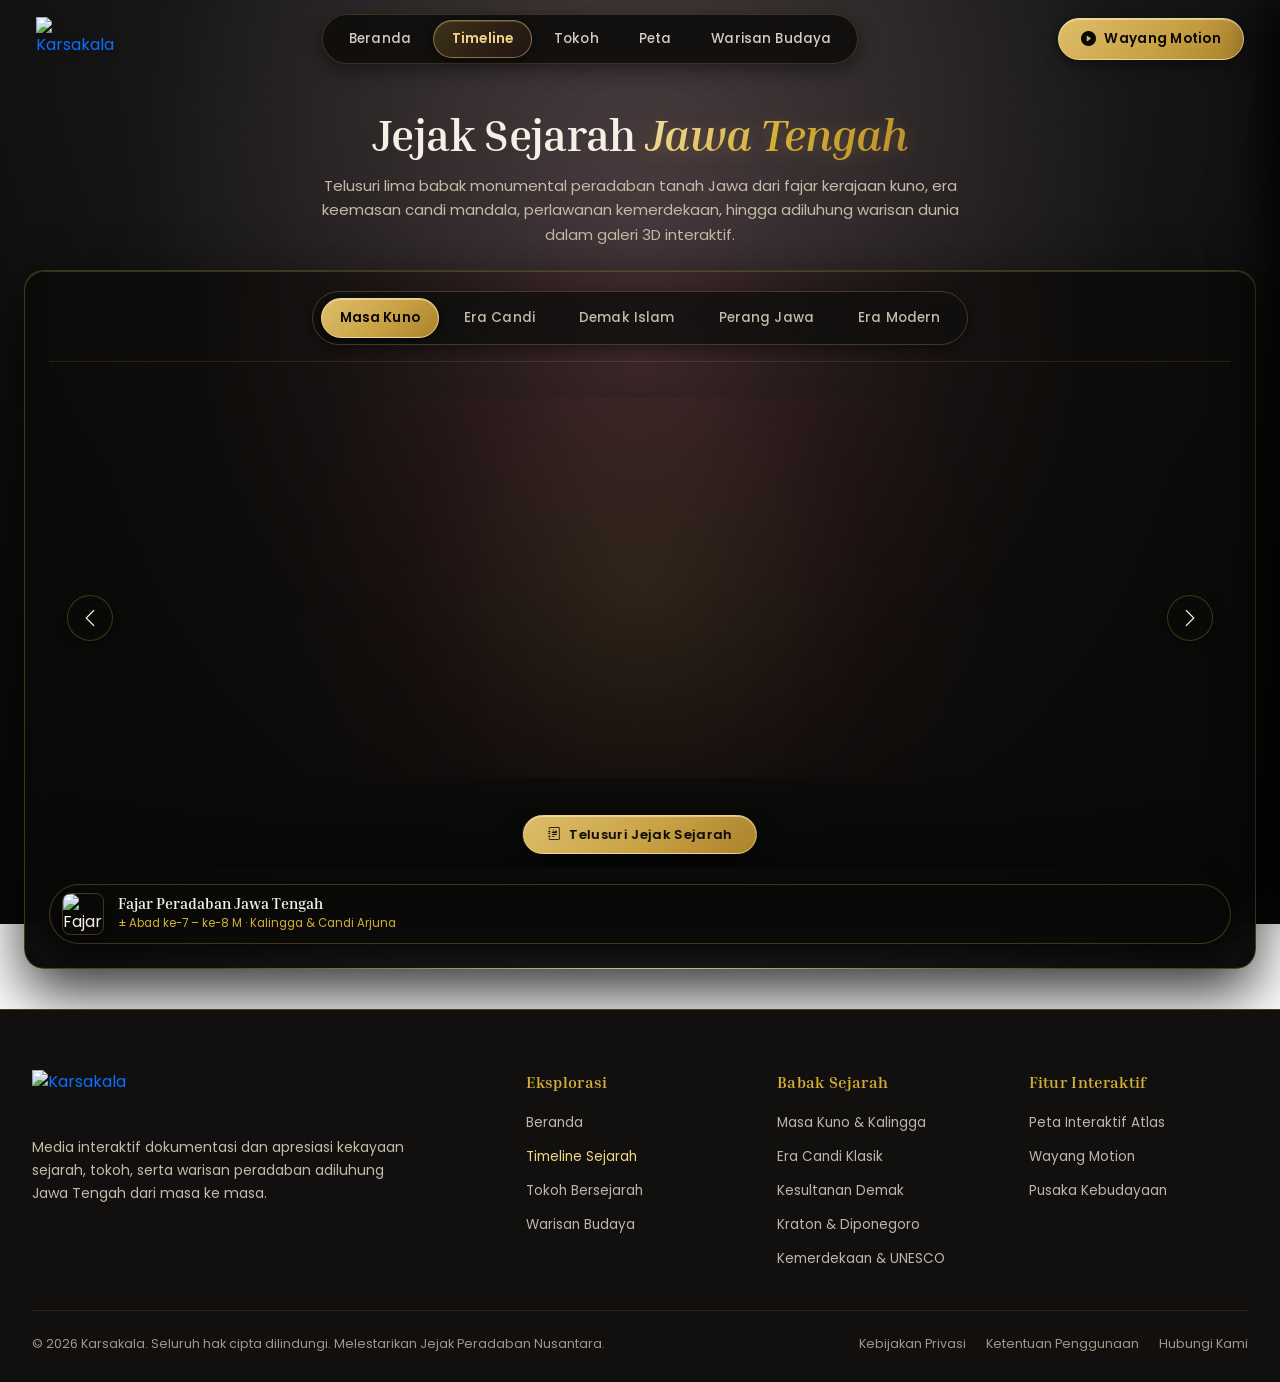
==== pages/timeline.html @ 9fe9a98c "seventh commit" ====
<!DOCTYPE html>
<html lang="id">
<head>
  <meta charset="UTF-8">
  <meta name="viewport" content="width=device-width, initial-scale=1.0">
  <title>Jejak Sejarah Jawa Tengah — Timeline Kebudayaan Karsakala</title>
  <meta name="description" content="Menelusuri perjalanan Jawa Tengah dari masa ke masa, mengenal peristiwa, peninggalan, dan perubahan yang membentuk identitasnya bersama Karsakala.">
  
  <!-- Resource Preconnects for CDN & Google Fonts -->
  <link rel="preconnect" href="https://fonts.googleapis.com">
  <link rel="preconnect" href="https://fonts.gstatic.com" crossorigin>
  <link rel="preconnect" href="https://cdn.jsdelivr.net" crossorigin>
  <link rel="dns-prefetch" href="https://cdn.jsdelivr.net">
  
  <!-- Google Fonts: Inria Serif & Poppins -->
  <link rel="stylesheet" href="https://fonts.googleapis.com/css2?family=Imperial+Script&family=Inria+Serif:ital,wght@0,300;0,400;0,700;1,300;1,400;1,700&family=Poppins:ital,wght@0,300;0,400;0,500;0,600;0,700;1,400;1,500;1,600&display=swap">
  
  <!-- Favicon Logo Karsakala -->
  <link rel="icon" type="image/svg+xml" href="../assets/images/karsakala-logo.svg">
  <link rel="alternate icon" type="image/x-icon" href="../assets/images/favicon.ico">
  
  <!-- Bootstrap 5.3 CSS -->
  <link rel="stylesheet" href="https://cdn.jsdelivr.net/npm/bootstrap@5.3.3/dist/css/bootstrap.min.css" integrity="sha384-QWTKZyjpPEjISv5WaRU9OFeRpok6YctnYmDr5pNlyT2bRjXh0JMhjY6hW+ALEwIH" crossorigin="anonymous">
  
  <!-- Bootstrap Icons -->
  <link rel="stylesheet" href="https://cdn.jsdelivr.net/npm/bootstrap-icons@1.11.3/font/bootstrap-icons.min.css">
  
  <!-- Lembar Gaya Utama & Desain Sistem Karsakala -->
  <link rel="stylesheet" href="../css/style.css">
  <link rel="stylesheet" href="../css/redesign-palette.css">
  <link rel="stylesheet" href="../css/responsive.css">
  
  <!-- Lembar Gaya Khusus Halaman Timeline (Galeri Sejarah 3D) -->
  <link rel="stylesheet" href="../css/timeline.css">

  <!-- Preload Critical LCP Hero Cover -->
  <link rel="preload" as="image" href="../assets/images/timeline/timeline-era-kuno.webp" type="image/webp" fetchpriority="high">
</head>
<body class="timeline-body">

  <!-- Latar Belakang Sinematik Statis -->
  <div class="cinematic-backdrop-fixed" aria-hidden="true">
    <div class="cinematic-backdrop-img"></div>
    <div class="cinematic-backdrop-scrim"></div>
  </div>

  <!-- ==========================================================================
       BAGIAN HEADER: Bilah Navigasi Global Karsakala
       ========================================================================== -->
  <header class="desktop-header-global" id="main-header">
    <div class="container-fluid">
      <div class="navbar-inner-global">
        
        <!-- Logo & Identitas Brand Karsakala -->
        <div class="brand-wrapper">
          <a href="../index.html" class="brand-link" aria-label="Karsakala - Kembali ke Beranda">
            <img src="../assets/images/karsakala-logo.svg" alt="Karsakala" class="brand-logo-img" width="86" height="44" decoding="async" fetchpriority="high">
            <span class="visually-hidden">Karsakala</span>
          </a>
        </div>

        <!-- Tautan Navigasi Menu Utama -->
        <nav class="nav-center-wrapper" id="nav-center-menu" aria-label="Navigasi Utama">
          <ul class="nav-links-list">
            <li><a href="../index.html" class="nav-item-link">Beranda</a></li>
            <li><a href="timeline.html" class="nav-item-link active" aria-current="page">Timeline</a></li>
            <li><a href="tokoh.html" class="nav-item-link">Tokoh</a></li>
            <li><a href="peta.html" class="nav-item-link">Peta</a></li>
            <li><a href="warisan-budaya.html" class="nav-item-link">Warisan Budaya</a></li>
          </ul>
        </nav>

        <!-- Aksi Cepat Wayang Motion & Tombol Drawer Mobile -->
        <div class="nav-right-wrapper d-flex align-items-center gap-2">
          <a href="wayang-motion.html" class="btn-photobooth btn-wayang-motion" id="btn-wayang-motion" aria-label="Buka Fitur Wayang Motion">
            <i class="bi bi-play-circle-fill" aria-hidden="true"></i>
            <span>Wayang Motion</span>
          </a>

          <button class="mobile-nav-toggle" id="mobile-nav-toggle" type="button" aria-label="Buka Menu Navigasi" aria-expanded="false">
            <i class="bi bi-list"></i>
          </button>
        </div>

      </div>
    </div>
  </header>

  <!-- ==========================================================================
       BAGIAN INTRO: Judul dan Pengantar Halaman Timeline
       ========================================================================== -->
  <section class="page-intro container">
    <h1 class="page-hero-title">Jejak Sejarah <span>Jawa Tengah</span></h1>
    <p class="page-hero-lead">Telusuri lima babak monumental peradaban tanah Jawa dari fajar kerajaan kuno, era keemasan candi mandala, perlawanan kemerdekaan, hingga adiluhung warisan dunia dalam galeri 3D interaktif.</p>
  </section>

  <!-- ==========================================================================
       BAGIAN UTAMA: PANGGUNG PAMERAN GALERI SEJARAH 3D (5 BABAK)
       ========================================================================== -->
  <main class="timeline-reference-stage" id="chapter-stage" aria-label="Galeri 3D Garis Waktu Sejarah Jawa Tengah">
    <div class="container-fluid stage-outer-container">
      
      <!-- Kartu Konten Panggung Utama -->
      <div class="stage-content-card" id="stage-content-card">

        <!-- 1. Bilah Pilihan Babak Sejarah -->
        <div class="stage-top-bar" id="timeline-rail">
          <div class="stage-milestone-stepper" id="milestone-stepper" role="tablist" aria-label="Pilih Babak Sejarah">
            <button type="button" class="milestone-pill-btn active" data-index="0" role="tab" aria-selected="true" aria-label="Pilih babak Masa Kuno"><span class="milestone-pill-text">Masa Kuno</span></button>
            <button type="button" class="milestone-pill-btn" data-index="1" role="tab" aria-selected="false" aria-label="Pilih babak Era Candi"><span class="milestone-pill-text">Era Candi</span></button>
            <button type="button" class="milestone-pill-btn" data-index="2" role="tab" aria-selected="false" aria-label="Pilih babak Demak Islam"><span class="milestone-pill-text">Demak Islam</span></button>
            <button type="button" class="milestone-pill-btn" data-index="3" role="tab" aria-selected="false" aria-label="Pilih babak Perang Jawa"><span class="milestone-pill-text">Perang Jawa</span></button>
            <button type="button" class="milestone-pill-btn" data-index="4" role="tab" aria-selected="false" aria-label="Pilih babak Era Modern"><span class="milestone-pill-text">Era Modern</span></button>
          </div>
        </div>

        <!-- 2. Area Pandang Galeri Perspektif 3D -->
        <div class="coverflow-stage-viewport" id="coverflow-viewport" tabindex="0" role="region" aria-label="Panggung Galeri 3D Sejarah Jawa Tengah (Gunakan tombol panah kiri dan kanan untuk bernavigasi)">
          
          <!-- Pendaran Cahaya Latar Estetik -->
          <div class="stage-ambient-glow" aria-hidden="true"></div>

          <!-- Tombol Panah Navigasi Samping -->
          <button type="button" class="gallery-nav-arrow arrow-prev" id="btn-stage-prev" aria-label="Lihat era sebelumnya">
            <i class="bi bi-chevron-left" aria-hidden="true"></i>
          </button>
          <button type="button" class="gallery-nav-arrow arrow-next" id="btn-stage-next" aria-label="Lihat era berikutnya">
            <i class="bi bi-chevron-right" aria-hidden="true"></i>
          </button>

          <!-- Lintasan Panel 3D Interaktif -->
          <div class="coverflow-track" id="coverflow-track">
            <!-- Diisi secara dinamis dengan 5 panel vertikal 3D via timeline.js -->
          </div>

          <!-- Efek Pantulan Lantai Estetis -->
          <div class="stage-floor-reflection" aria-hidden="true"></div>

          <!-- Tombol Aksi Utama di Tengah Panggung -->
          <div class="stage-center-action-wrapper">
            <button type="button" class="btn-stage-access" id="btn-open-era-detail" aria-label="Buka riwayat lengkap era ini">
              <i class="bi bi-journal-richtext" aria-hidden="true"></i>
              <span id="center-action-label">Telusuri Jejak Sejarah</span>
            </button>
          </div>

        </div>

        <!-- 3. Dok Informasi Kurasi Bawah -->
        <div class="stage-bottom-dock" id="stage-bottom-dock">
          
          <!-- Rangkuman Singkat Babak yang Sedang Aktif -->
          <div class="dock-meta-group">
            <div class="dock-thumb-wrapper">
              <img src="../assets/images/timeline/timeline-era-kuno.webp" alt="Fajar Peradaban Jawa Tengah" class="dock-thumbnail" id="dock-thumbnail" width="48" height="48" loading="lazy" decoding="async">
            </div>
            <div class="dock-text-lockup">
              <div class="dock-title" id="dock-title">Fajar Peradaban Jawa Tengah</div>
              <div class="dock-subtitle" id="dock-subtitle">± Abad ke-7 – ke-8 M · Kalingga &amp; Candi Arjuna</div>
            </div>
          </div>

        </div>

        <!-- Elemen Kompatibilitas Cadangan untuk Pengujian Otomatis -->
        <div class="era-showcase-fallback d-none" aria-hidden="true">
          <button id="btn-dock-prev" aria-hidden="true" tabindex="-1"></button>
          <button id="btn-dock-next" aria-hidden="true" tabindex="-1"></button>
          <img src="../assets/images/timeline/timeline-era-kuno.webp" alt="Peninggalan Masa Kuno Jawa Tengah" id="era-showcase-img" width="300" height="200" loading="eager" decoding="async">
          <span id="plaque-tag">Pusaka Arsitektur Abad ke-8 M</span>
          <span id="plaque-title">Candi Arjuna</span>
          <span id="plaque-location">Dataran Tinggi Dieng, Kabupaten Banjarnegara</span>
          <div id="era-events-list"></div>
          <div id="era-developments-container"></div>
          <button id="tab-era-0" class="milestone-button" data-index="0" aria-hidden="true" tabindex="-1"></button>
          <button id="tab-era-1" class="milestone-button" data-index="1" aria-hidden="true" tabindex="-1"></button>
          <button id="tab-era-2" class="milestone-button" data-index="2" aria-hidden="true" tabindex="-1"></button>
          <button id="tab-era-3" class="milestone-button" data-index="3" aria-hidden="true" tabindex="-1"></button>
          <button id="tab-era-4" class="milestone-button" data-index="4" aria-hidden="true" tabindex="-1"></button>
          <button id="btn-prev-era" aria-hidden="true" tabindex="-1"></button>
          <button id="btn-next-era" aria-hidden="true" tabindex="-1"></button>
          <button id="btn-journey-prev" aria-hidden="true" tabindex="-1"></button>
          <button id="btn-journey-next" aria-hidden="true" tabindex="-1"></button>
          <div id="warisan-masterpiece-timeline"></div>
        </div>

      </div>

    </div>
  </main>

  <!-- ==========================================================================
       MODAL: RINCIAN KRONIK SEJARAH (Dipicu oleh "Telusuri Jejak Sejarah")
       ========================================================================== -->
  <div class="modal-backdrop-editorial" id="timeline-detail-modal" aria-hidden="true" role="dialog" aria-modal="true" aria-labelledby="modal-chronicle-title">
    <div class="timeline-detail-card">
      <button type="button" class="timeline-modal-close" id="btn-close-timeline-modal" aria-label="Tutup rincian sejarah">&times;</button>
      <div class="timeline-modal-body" id="timeline-modal-body">
        <!-- Diisi secara dinamis melalui JavaScript -->
      </div>
    </div>
  </div>

  <!-- ==========================================================================
       DRAWER: MATRIKS IKHTISAR KRONOLOGIS (Dipicu oleh tombol ikhtisar dok)
       ========================================================================== -->
  <div class="timeline-overview-drawer" id="timeline-overview-drawer" aria-hidden="true">
    <div class="drawer-header">
      <div class="drawer-title-lockup">
        <span class="drawer-eyebrow">IKHTISAR KRONOLOGIS</span>
        <h3 class="drawer-title">Garis Waktu Peradaban Jawa Tengah</h3>
      </div>
      <button type="button" class="drawer-close" id="btn-close-drawer" aria-label="Tutup ikhtisar">&times;</button>
    </div>
    <div class="drawer-body" id="drawer-milestones-list">
      <!-- Diisi secara dinamis melalui JavaScript -->
    </div>
  </div>
  <div class="drawer-scrim" id="drawer-scrim" aria-hidden="true"></div>

  <!-- ==========================================================================
       BAGIAN FOOTER: Navigasi Kaki & Informasi Hak Cipta
       ========================================================================== -->
  <footer class="desktop-footer-timeline">
    <div class="container-fluid">
      <div class="footer-top-grid">
        <div class="footer-brand-col">
          <a href="../index.html" class="brand-link footer-brand-link" aria-label="Karsakala - Beranda">
            <img src="../assets/images/karsakala-logo.svg" alt="Karsakala" class="footer-logo-img" width="94" height="48" loading="lazy" decoding="async">
            <span class="visually-hidden">Karsakala</span>
          </a>
          <p class="footer-tagline">
            Media interaktif dokumentasi dan apresiasi kekayaan sejarah, tokoh, serta warisan peradaban adiluhung Jawa Tengah dari masa ke masa.
          </p>
        </div>
        <div class="footer-nav-col">
          <div>
            <div class="footer-nav-group-title">Eksplorasi</div>
            <ul class="footer-nav-links">
              <li><a href="../index.html" class="footer-nav-link">Beranda</a></li>
              <li><a href="timeline.html" class="footer-nav-link active">Timeline Sejarah</a></li>
              <li><a href="tokoh.html" class="footer-nav-link">Tokoh Bersejarah</a></li>
              <li><a href="warisan-budaya.html" class="footer-nav-link">Warisan Budaya</a></li>
            </ul>
          </div>
          <div>
            <div class="footer-nav-group-title">Babak Sejarah</div>
            <ul class="footer-nav-links">
              <li><a href="timeline.html?era=kuno" class="footer-nav-link">Masa Kuno &amp; Kalingga</a></li>
              <li><a href="timeline.html?era=era-candi" class="footer-nav-link">Era Candi Klasik</a></li>
              <li><a href="timeline.html?era=demak" class="footer-nav-link">Kesultanan Demak</a></li>
              <li><a href="timeline.html?era=kraton-diponegoro" class="footer-nav-link">Kraton &amp; Diponegoro</a></li>
              <li><a href="timeline.html?era=kemerdekaan-unesco" class="footer-nav-link">Kemerdekaan &amp; UNESCO</a></li>
            </ul>
          </div>
          <div>
            <div class="footer-nav-group-title">Fitur Interaktif</div>
            <ul class="footer-nav-links">
              <li><a href="peta.html" class="footer-nav-link">Peta Interaktif Atlas</a></li>
              <li><a href="wayang-motion.html" class="footer-nav-link">Wayang Motion</a></li>
              <li><a href="warisan-budaya.html" class="footer-nav-link">Pusaka Kebudayaan</a></li>
            </ul>
          </div>
        </div>
      </div>
      <div class="footer-bottom-bar">
        <div>
          <span>&copy; 2026 Karsakala. Seluruh hak cipta dilindungi. Melestarikan Jejak Peradaban Nusantara.</span>
        </div>
        <div class="footer-bottom-links">
          <a href="#kebijakan" class="footer-bottom-link">Kebijakan Privasi</a>
          <a href="#ketentuan" class="footer-bottom-link">Ketentuan Penggunaan</a>
          <a href="#kontak" class="footer-bottom-link">Hubungi Kami</a>
        </div>
      </div>
    </div>
  </footer>

  <!-- ==========================================================================
       SKRIP JAVASCRIPT: Backend Supabase & Pengontrol Galeri
       ========================================================================== -->
  <script src="https://cdn.jsdelivr.net/npm/@supabase/supabase-js@2" defer></script>
  <script src="../js/supabase-client.js" defer></script>

  <!-- Skrip Pengontrol Interaksi Timeline & Navigasi Utama -->
  <script src="../js/timeline.js" defer></script>
  <script src="../js/main.js" defer></script>
</body>
</html>
---- css/style.css ----
/* ==========================================================================
   KARSAKALA — JEJAK SEJARAH JAWA TENGAH
   Cultural Design System & Shared Stylesheet
   Aesthetic: Transparent Black, Antique Gold & Subtle Burgundy
   ========================================================================== */

@import url('./redesign-palette.css');
@import url('./responsive.css');

/* Base Design Tokens */
:root {
  /* Central Javanese Heritage Palette - Transparent Black, Antique Gold & Subtle Red */
  --color-background: #080808;
  --color-background-soft: #11100e;
  --color-gold: #d4af37;
  --color-gold-light: #f0d58a;
  --color-gold-dark: #9e7a2b;
  --color-red: #741d2b;
  --color-text: #f5f0e6;
  --color-text-muted: #c4baa8;
  --glass-black: rgba(10, 9, 8, 0.78);
  --glass-black-soft: rgba(10, 9, 8, 0.58);
  --gold-border: rgba(212, 175, 55, 0.28);
  --red-overlay: rgba(116, 29, 43, 0.16);

  /* Curated Royal Metallic Gradients & Luminous Glass Tokens */
  --gold-gradient-metallic: linear-gradient(135deg, #dfbe6a 0%, #c8a245 55%, #ab822b 100%);
  --gold-gradient-hover: linear-gradient(135deg, #fae29c 0%, #dfbe6a 55%, #bd9233 100%);
  --gold-gradient-text: linear-gradient(135deg, #f5e4ab 0%, #d4af37 50%, #b88d2d 100%);
  --glass-gradient-active: linear-gradient(135deg, rgba(212, 175, 55, 0.22) 0%, rgba(116, 29, 43, 0.16) 100%);

  /* Semantic Core Mappings */
  --kp-dark-base: #080808;
  --kp-dark-teak: #11100e;
  --kp-dark-surface: #141311;
  --kp-dark-card: #141311;
  --kp-dark-card-hover: #1e1c19;
  --kp-dark-overlay: rgba(8, 8, 8, 0.88);

  --kp-gold-kencana: #d4af37;
  --kp-gold-brass: #c8a245;
  --kp-gold-light: #f0d58a;
  --kp-gold-bronze: #9e7a2b;
  --kp-gold-glow: rgba(212, 175, 55, 0.28);
  --kp-border-gold: rgba(212, 175, 55, 0.28);
  --kp-border-gold-strong: rgba(212, 175, 55, 0.55);

  --kp-cream-selo: #f5f0e6;
  --kp-cream-warm: #eae2d2;
  --kp-text-light: #f5f0e6;
  --kp-text-muted: #c4baa8;
  --kp-text-dim: #8e8779;

  --kp-batik-soga: #6e472a;
  --kp-keraton-crimson: #741d2b;

  --kp-color-cream: #f4efe4;
  --kp-color-cream-hover: #ffffff;
  --kp-color-cream-active: #eae2d2;
  --kp-color-dark: #080808;
  --kp-color-white: #ffffff;
  --kp-color-text-subtle: rgba(244, 239, 228, 0.9);

  /* Mandatory Typography System */
  --kp-font-serif: 'Inria Serif', Georgia, serif;
  --kp-font-sans: 'Poppins', -apple-system, BlinkMacSystemFont, 'Segoe UI', Roboto, sans-serif;
  --kp-font-logo: 'Imperial Script', cursive;

  /* Typographic Scale Tokens */
  --kp-text-xs: 0.75rem;
  --kp-text-sm: 0.875rem;
  --kp-text-base: 1rem;
  --kp-text-lg: 1.125rem;
  --kp-text-xl: 1.25rem;
  --kp-text-2xl: 1.5rem;
  --kp-text-3xl: 1.875rem;
  --kp-text-4xl: 2.25rem;
  --kp-text-5xl: 3rem;
  --kp-text-6xl: 3.75rem;

  /* Spacing Scale Tokens */
  --kp-space-xs: 4px;
  --kp-space-sm: 8px;
  --kp-space-md: 16px;
  --kp-space-lg: 24px;
  --kp-space-xl: 32px;
  --kp-space-2xl: 48px;
  --kp-space-3xl: 64px;

  /* Radii scale */
  --kp-radius-sm: 6px;
  --kp-radius-md: 12px;
  --kp-radius-lg: 18px;
  --kp-radius-pill: 9999px;

  /* Shadows */
  --kp-shadow-sm: 0 4px 12px rgba(0, 0, 0, 0.45);
  --kp-shadow-button: 0 4px 16px rgba(0, 0, 0, 0.5);
  --kp-shadow-button-hover: 0 8px 24px rgba(0, 0, 0, 0.65);
  --kp-shadow-card: 0 16px 40px rgba(0, 0, 0, 0.75);
  --kp-shadow-heading: 0 4px 24px rgba(0, 0, 0, 0.85);
  --kp-shadow-body: 0 1px 8px rgba(0, 0, 0, 0.75);

  /* Transitions */
  --kp-transition-fast: 0.2s cubic-bezier(0.16, 1, 0.3, 1);
  --kp-transition-smooth: 0.35s cubic-bezier(0.16, 1, 0.3, 1);
  --kp-transition-crossfade: 1.2s cubic-bezier(0.4, 0, 0.2, 1);
}

/* Base Styles */
*, *::before, *::after {
  box-sizing: border-box;
}

html {
  scroll-behavior: smooth;
}

html, body {
  margin: 0;
  padding: 0;
  width: 100%;
  height: 100%;
  overflow-x: hidden;
  background-color: var(--color-background, #080808);
  font-family: var(--kp-font-sans);
  color: var(--color-text, #f4efe4);
  -webkit-font-smoothing: antialiased;
  -moz-osx-font-smoothing: grayscale;
}

body {
  min-width: 320px;
}

/* Viewport-Focused Experience for Home */
body.page-home-viewport {
  min-height: 100vh;
  min-height: 100dvh;
  overflow: hidden;
  background-color: var(--color-background, #080808);
}

@media (max-height: 680px), (max-width: 768px) {
  body.page-home-viewport {
    height: auto;
    overflow-y: auto;
    -webkit-overflow-scrolling: touch;
  }
  body.page-home-viewport .hero-section {
    min-height: 100vh;
    min-height: 100dvh;
    height: auto;
    max-height: none;
    padding-bottom: 32px;
  }
}


/* Focus outline accessibility */
a:focus-visible,
button:focus-visible,
input:focus-visible,
[tabindex="0"]:focus-visible {
  outline: 2px solid var(--color-gold, #c5a44d);
  outline-offset: 3px;
}

/* ==========================================================================
   HERO VIEWPORT & SLIDESHOW (HOME)
   ========================================================================== */

.hero-section {
  position: relative;
  width: 100%;
  height: 100vh;
  height: 100dvh;
  min-height: 100vh;
  min-height: 100dvh;
  max-height: 100vh;
  max-height: 100dvh;
  overflow: hidden;
  display: flex;
  flex-direction: column;
  justify-content: space-between;
}

/* Slideshow Container */
.slideshow-container {
  position: absolute;
  top: 0;
  left: 0;
  width: 100%;
  height: 100%;
  z-index: 1;
  pointer-events: none;
  overflow: hidden;
}

/* Slides */
.hero-slide {
  position: absolute;
  top: 0;
  left: 0;
  width: 100%;
  height: 100%;
  opacity: 0;
  visibility: hidden;
  transition: opacity var(--kp-transition-crossfade), visibility var(--kp-transition-crossfade);
  background-size: cover;
  background-position: center center;
  background-repeat: no-repeat;
  transform: scale(1.0);
  will-change: opacity, transform;
}

.hero-slide.active {
  opacity: 1;
  visibility: visible;
  animation: subtleSlowZoom 9s cubic-bezier(0.25, 0.46, 0.45, 0.94) forwards;
}

@keyframes subtleSlowZoom {
  0% {
    transform: scale(1.0);
  }
  100% {
    transform: scale(1.045);
  }
}

/* Hero Overlay Scrim (Dark Museum Atmosphere with Centered Cinematic Vignette) */
.hero-overlay {
  position: absolute;
  top: 0;
  left: 0;
  width: 100%;
  height: 100%;
  z-index: 2;
  pointer-events: none;
  background: 
    radial-gradient(circle at 50% 48%, rgba(116, 29, 43, 0.15) 0%, transparent 65%),
    linear-gradient(180deg, 
      rgba(8, 8, 8, 0.75) 0%, 
      rgba(8, 8, 8, 0.38) 32%, 
      rgba(8, 8, 8, 0.65) 70%, 
      rgba(8, 8, 8, 0.96) 100%),
    radial-gradient(ellipse at 50% 50%, rgba(8, 8, 8, 0.35) 0%, rgba(8, 8, 8, 0.82) 100%);
}

/* ==============================================================================
   SHARED CINEMATIC BACKDROP (ALL NON-HOME FEATURE PAGES)
   Deep black, antique gold, and subtle translucent burgundy
   ============================================================================== */
.cinematic-backdrop-fixed {
  position: fixed;
  inset: -24px;
  width: calc(100% + 48px);
  height: calc(100% + 48px);
  z-index: -999;
  pointer-events: none;
  overflow: hidden;
  contain: strict;
  isolation: isolate;
  backface-visibility: hidden;
  transform: translateZ(0);
}

.cinematic-backdrop-img {
  position: absolute;
  inset: -20px;
  background-image: url('../assets/images/home/slide-1-prambanan.webp');
  background-size: cover;
  background-position: center center;
  background-repeat: no-repeat;
  filter: blur(14px) brightness(0.28);
  transform: scale(1.06) translateZ(0);
  backface-visibility: hidden;
}

.cinematic-backdrop-scrim {
  position: absolute;
  inset: 0;
  background: 
    radial-gradient(ellipse at 50% 25%, rgba(116, 29, 43, 0.16) 0%, rgba(8, 8, 8, 0.78) 55%, #080808 100%),
    linear-gradient(180deg, rgba(8, 8, 8, 0.72) 0%, rgba(8, 8, 8, 0.95) 100%);
}

/* ==============================================================================
   UNIFIED GLOBAL NAVBAR (TRANSPARENT BLACK & ANTIQUE GOLD)
   ============================================================================== */
.desktop-header-global,
.desktop-header,
.desktop-header-timeline,
.desktop-header-tokoh,
.desktop-header-karsa,
.desktop-header-warisan,
.desktop-header-motion {
  position: sticky;
  top: 0;
  z-index: 1000;
  width: 100%;
  background: transparent !important;
  backdrop-filter: none !important;
  -webkit-backdrop-filter: none !important;
  border-bottom: none !important;
  box-shadow: none !important;
  padding: 14px 0;
  transition: all var(--kp-transition-fast);
}

.page-home-viewport .desktop-header-global,
.page-home-viewport .desktop-header {
  position: relative;
  background: transparent !important;
  backdrop-filter: none !important;
  -webkit-backdrop-filter: none !important;
  border-bottom: none !important;
  box-shadow: none !important;
  padding-top: 14px;
  padding-bottom: 14px;
}

.desktop-header-global .container-fluid,
.desktop-header .container-fluid,
.desktop-header-timeline .container-fluid,
.desktop-header-tokoh .container-fluid,
.desktop-header-karsa .container-fluid,
.desktop-header-warisan .container-fluid,
.desktop-header-motion .container-fluid {
  max-width: 1440px;
  margin: 0 auto;
  padding-left: 36px;
  padding-right: 36px;
}

.navbar-inner-global,
.navbar-inner,
.navbar-inner-timeline,
.navbar-inner-tokoh,
.navbar-inner-warisan {
  display: flex;
  align-items: center;
  justify-content: space-between;
  width: 100%;
  gap: 20px;
}

/* Left: Brand Logo */
.brand-wrapper {
  flex: 0 0 auto;
}

.brand-link {
  display: inline-flex;
  align-items: center;
  gap: 12px;
  text-decoration: none;
  transition: transform var(--kp-transition-fast), opacity var(--kp-transition-fast);
}

.brand-link:hover {
  transform: translateY(-1px);
}

.brand-logo-img {
  height: 44px;
  width: auto;
  max-width: 150px;
  object-fit: contain;
  display: block;
  filter: drop-shadow(0 2px 6px rgba(0, 0, 0, 0.4));
  transition: transform var(--kp-transition-fast), opacity var(--kp-transition-fast), filter var(--kp-transition-fast);
}

.brand-link:hover .brand-logo-img {
  transform: translateY(-1px);
  opacity: 0.95;
  filter: drop-shadow(0 3px 8px rgba(0, 0, 0, 0.5));
}

.brand-wordmark {
  display: none !important; /* Recreated vector logo already integrates the calligraphy wordmark */
}

/* Center: Rounded Capsule Navigation Container */
.nav-center-wrapper {
  flex: 1 1 auto;
  display: flex;
  justify-content: center;
}

.nav-links-list {
  display: inline-flex;
  align-items: center;
  gap: 4px;
  list-style: none;
  margin: 0;
  padding: 5px 8px;
  background: rgba(14, 13, 11, 0.88);
  border: 1px solid rgba(197, 164, 77, 0.24);
  border-radius: var(--kp-radius-pill);
  backdrop-filter: blur(12px);
  -webkit-backdrop-filter: blur(12px);
  box-shadow: 0 6px 20px rgba(0, 0, 0, 0.45);
}

.nav-links-list li {
  margin: 0;
}

.nav-item-link {
  display: inline-block;
  padding: 8px 18px;
  font-family: var(--kp-font-sans);
  font-size: 13.5px;
  font-weight: 500;
  color: rgba(244, 239, 228, 0.85);
  text-decoration: none;
  border-radius: var(--kp-radius-pill);
  transition: all var(--kp-transition-fast);
  white-space: nowrap;
  position: relative;
  letter-spacing: 0.01em;
}

.nav-item-link:hover {
  color: var(--color-gold-light, #f0d58a);
  background: rgba(212, 175, 55, 0.14);
}

/* Active Highlight with Antique Gold */
.nav-links-list .nav-item-link.active,
.nav-item-link.active {
  color: var(--color-gold-light, #f0d58a);
  font-weight: 600;
  background: var(--glass-gradient-active, linear-gradient(135deg, rgba(212, 175, 55, 0.22) 0%, rgba(116, 29, 43, 0.16) 100%));
  border: 1px solid rgba(240, 213, 138, 0.45);
  box-shadow: 0 2px 12px rgba(0, 0, 0, 0.5), inset 0 1px 0 rgba(240, 213, 138, 0.2);
}

/* Right: Wayang Motion Button */
.nav-right-wrapper {
  display: flex;
  align-items: center;
  gap: 12px;
  flex: 0 0 auto;
}

.btn-wayang-pill,
.btn-photobooth,
.btn-wayang-motion,
.btn-wayang-action {
  display: inline-flex;
  align-items: center;
  gap: 8px;
  padding: 9px 22px;
  background: var(--gold-gradient-metallic, linear-gradient(135deg, #dfbe6a 0%, #c8a245 55%, #ab822b 100%));
  color: #0a0908 !important;
  font-family: var(--kp-font-sans);
  font-size: 13.5px;
  font-weight: 600;
  letter-spacing: 0.02em;
  text-decoration: none;
  border-radius: var(--kp-radius-pill);
  border: 1px solid #f0d58a;
  box-shadow: 0 4px 16px rgba(0, 0, 0, 0.5), inset 0 1px 0 rgba(255, 255, 255, 0.45);
  transition: all var(--kp-transition-fast);
  white-space: nowrap;
}

.btn-wayang-pill:hover,
.btn-photobooth:hover,
.btn-wayang-motion:hover,
.btn-wayang-action:hover {
  background: var(--gold-gradient-hover, linear-gradient(135deg, #fae29c 0%, #dfbe6a 55%, #bd9233 100%));
  color: #080808 !important;
  transform: translateY(-2px);
  box-shadow: 0 8px 24px rgba(212, 175, 55, 0.35), inset 0 1px 0 rgba(255, 255, 255, 0.6);
}

.btn-wayang-pill i,
.btn-photobooth i,
.btn-wayang-motion i,
.btn-wayang-action i {
  color: #080808;
  font-size: 15px;
}

/* Mobile Toggle */
.mobile-nav-toggle {
  display: none;
  background: var(--glass-black, rgba(8, 8, 8, 0.72));
  border: 1px solid var(--gold-border, rgba(197, 164, 77, 0.28));
  color: var(--color-gold, #c5a44d);
  font-size: 22px;
  width: 44px;
  height: 44px;
  min-width: 44px;
  min-height: 44px;
  border-radius: 10px;
  cursor: pointer;
  align-items: center;
  justify-content: center;
  touch-action: manipulation;
  transition: all 0.2s ease;
  padding: 0;
}

.mobile-nav-toggle:hover {
  background: rgba(197, 164, 77, 0.16);
  color: var(--color-gold-light, #e1ca7a);
}

/* ==========================================================================
   HERO MAIN CONTENT (HOME)
   ========================================================================== */

.hero-main {
  position: relative;
  z-index: 10;
  flex: 1 1 auto;
  display: flex;
  align-items: center;
  justify-content: center;
  padding-top: 20px;
  padding-bottom: 24px;
  overflow: hidden;
}

/* Adiluhung Cultural Flanks: Gunungan Wayang & Traditional Awan Ukir (Corner Anchored) */
.hero-cultural-flank {
  position: absolute;
  bottom: 0;
  pointer-events: none;
  z-index: 2;
  user-select: none;
  transform: translateZ(0);
  transition: opacity 0.4s ease, transform 0.4s ease;
}

.hero-cultural-flank.flank-left {
  left: 0;
}

.hero-cultural-flank.flank-right {
  right: 0;
}

.hero-cultural-flank .flank-ornament-img {
  width: clamp(260px, 25vw, 420px);
  height: auto;
  max-height: clamp(380px, 68vh, 620px);
  object-fit: contain;
  display: block;
  opacity: 0.95;
  filter: drop-shadow(0 10px 24px rgba(0, 0, 0, 0.70));
}

.hero-cultural-flank.flank-left .flank-ornament-img {
  transform-origin: bottom left;
}

.hero-cultural-flank.flank-right .flank-ornament-img {
  transform-origin: bottom right;
}

.hero-main .container-fluid {
  max-width: 1440px;
  padding-left: 36px;
  padding-right: 36px;
  display: flex;
  justify-content: center;
  width: 100%;
}

.hero-content-box {
  max-width: 900px;
  width: 100%;
  position: relative;
  z-index: 5;
  margin: 0 auto;
  text-align: center;
  display: flex;
  flex-direction: column;
  align-items: center;
}

/* Editorial Serif Main Heading */
.hero-heading {
  font-family: var(--kp-font-serif);
  font-size: clamp(38px, 5.2vw, 68px);
  font-weight: 700;
  line-height: 1.15;
  letter-spacing: -0.015em;
  color: var(--color-text, #f4efe4);
  text-transform: uppercase;
  margin: 0 0 20px 0;
  max-width: 860px;
  text-shadow: var(--kp-shadow-heading);
}

.hero-heading span {
  color: var(--color-gold, #d4af37);
  background: var(--gold-gradient-text, linear-gradient(135deg, #f5e4ab 0%, #d4af37 50%, #b88d2d 100%));
  -webkit-background-clip: text;
  -webkit-text-fill-color: transparent;
  display: inline-block;
  filter: drop-shadow(0 2px 10px rgba(212, 175, 55, 0.25));
}

/* Supporting Description */
.hero-description {
  font-family: var(--kp-font-sans);
  font-size: clamp(16px, 1.25vw, 18px);
  font-weight: 400;
  line-height: 1.68;
  color: var(--color-text-muted, #c4baa8);
  margin: 0 auto 32px auto;
  text-shadow: var(--kp-shadow-body);
  max-width: 660px;
}

/* Start Exploring CTA Button */
.btn-explore {
  display: inline-flex;
  align-items: center;
  justify-content: center;
  gap: 12px;
  background: var(--gold-gradient-metallic, linear-gradient(135deg, #dfbe6a 0%, #c8a245 55%, #ab822b 100%));
  color: #0a0908;
  font-family: var(--kp-font-sans);
  font-size: 14.5px;
  font-weight: 600;
  letter-spacing: 0.025em;
  padding: 13px 34px;
  border-radius: 8px;
  text-decoration: none;
  border: 1px solid #f0d58a;
  box-shadow: 0 4px 16px rgba(0, 0, 0, 0.45), inset 0 1px 0 rgba(255, 255, 255, 0.45);
  transition: transform var(--kp-transition-fast), 
              box-shadow var(--kp-transition-fast), 
              background var(--kp-transition-fast),
              color var(--kp-transition-fast);
}

.btn-explore .arrow {
  font-family: var(--kp-font-sans);
  font-size: 16px;
  line-height: 1;
  color: #0a0908;
  transition: transform var(--kp-transition-fast);
}

.btn-explore:hover {
  background: var(--gold-gradient-hover, linear-gradient(135deg, #fae29c 0%, #dfbe6a 55%, #bd9233 100%));
  color: #080808;
  transform: translateY(-2px);
  box-shadow: 0 8px 24px rgba(212, 175, 55, 0.35), inset 0 1px 0 rgba(255, 255, 255, 0.6);
}

.btn-explore:hover .arrow {
  transform: translateX(4px);
}

.btn-explore:active {
  transform: translateY(0);
  background: var(--gold-gradient-metallic, linear-gradient(135deg, #dfbe6a 0%, #c8a245 55%, #ab822b 100%));
}

/* ==============================================================================
   SHARED FEATURE INTRODUCTION (PETA PRESENTATION STYLE)
   ============================================================================== */
.page-intro {
  text-align: center;
  padding: 32px 20px 22px;
  max-width: 920px;
  margin: 0 auto;
  position: relative;
  z-index: 5;
}

.page-intro .provenance-badge,
.provenance-badge {
  display: inline-block;
  padding: 0;
  border: none;
  background: none;
  border-radius: 0;
  box-shadow: none;
  color: var(--color-gold, #c5a44d);
  font-family: var(--kp-font-sans, 'Poppins', sans-serif);
  font-size: 11.5px;
  font-weight: 600;
  letter-spacing: 0.12em;
  text-transform: uppercase;
  margin-bottom: 12px;
  opacity: 0.92;
}

.page-intro .provenance-badge .badge-dot,
.provenance-badge .badge-dot {
  display: none !important;
}

.page-intro .page-hero-title,
.page-intro h1 {
  font-family: var(--kp-font-serif, 'Inria Serif', Georgia, serif);
  font-size: clamp(30px, 3.4vw, 44px);
  font-weight: 700;
  line-height: 1.18;
  letter-spacing: -0.015em;
  color: var(--color-text, #f4efe4);
  margin: 0 0 12px;
}

.page-intro .page-hero-title span,
.page-intro h1 span {
  color: var(--color-gold, #d4af37);
  background: var(--gold-gradient-text, linear-gradient(135deg, #f5e4ab 0%, #d4af37 50%, #b88d2d 100%));
  -webkit-background-clip: text;
  -webkit-text-fill-color: transparent;
  font-style: italic;
  display: inline-block;
  filter: drop-shadow(0 2px 8px rgba(212, 175, 55, 0.22));
}

.page-intro .page-hero-lead,
.page-intro p {
  font-family: var(--kp-font-sans, 'Poppins', sans-serif);
  font-size: 15px;
  font-weight: 400;
  line-height: 1.65;
  color: var(--color-text-muted, #c2b9a7);
  max-width: 680px;
  margin: 0 auto;
}

.page-intro .intro-rule,
.intro-rule {
  display: none !important;
}

/* ==========================================================================
   RESPONSIVE DESIGN (TABLET & MOBILE BREAKPOINTS)
   Tailored for Mobile (320px-430px), Tablet (768px-1024px), Laptop (1280px-1440px+)
   ========================================================================== */

/* Laptops & Medium Screens (<= 1200px) */
@media (max-width: 1200px) {
  .hero-cultural-flank {
    bottom: 0;
  }

  .hero-cultural-flank.flank-left {
    left: 0;
  }

  .hero-cultural-flank.flank-right {
    right: 0;
  }

  .hero-cultural-flank .flank-ornament-img {
    width: clamp(210px, 22vw, 300px);
    max-height: 56vh;
    opacity: 0.92;
  }
}

/* Tablet & Smaller Screens (<= 991px) */
@media (max-width: 991px) {
  .desktop-header-global .container-fluid,
  .desktop-header .container-fluid,
  .desktop-header-timeline .container-fluid,
  .desktop-header-tokoh .container-fluid,
  .desktop-header-karsa .container-fluid,
  .desktop-header-warisan .container-fluid,
  .desktop-header-motion .container-fluid {
    padding-left: clamp(16px, 3.5vw, 24px);
    padding-right: clamp(16px, 3.5vw, 24px);
  }

  .mobile-nav-toggle {
    display: inline-flex;
  }

  .nav-center-wrapper {
    position: fixed;
    top: 68px;
    left: 0;
    width: 100%;
    max-height: calc(100dvh - 68px);
    overflow-y: auto;
    -webkit-overflow-scrolling: touch;
    background: rgba(14, 13, 11, 0.98);
    backdrop-filter: blur(24px);
    -webkit-backdrop-filter: blur(24px);
    border-bottom: 1px solid var(--gold-border, rgba(197, 164, 77, 0.35));
    box-shadow: 0 16px 36px rgba(0, 0, 0, 0.85);
    padding: 20px 18px 30px;
    display: none;
    flex-direction: column;
    z-index: 999;
  }

  .nav-center-wrapper.show {
    display: flex;
  }

  .nav-links-list {
    flex-direction: column;
    gap: 10px;
    background: rgba(8, 8, 8, 0.75);
    border: 1px solid var(--gold-border, rgba(197, 164, 77, 0.28));
    box-shadow: none;
    padding: 12px;
    width: 100%;
    border-radius: 16px;
  }

  .nav-item-link {
    font-size: 15px;
    display: flex;
    align-items: center;
    justify-content: center;
    text-align: center;
    min-height: 44px;
    padding: 11px 16px;
    width: 100%;
    border-radius: var(--kp-radius-pill);
    touch-action: manipulation;
  }

  .hero-main .container-fluid {
    padding-left: clamp(16px, 3.5vw, 24px);
    padding-right: clamp(16px, 3.5vw, 24px);
  }

  .hero-heading {
    font-size: clamp(32px, 5.5vw, 48px);
  }

  .hero-description {
    font-size: 15.5px;
  }

  .hero-cultural-flank {
    opacity: 0.86;
    bottom: 0;
  }

  .hero-cultural-flank.flank-left {
    left: 0;
  }

  .hero-cultural-flank.flank-right {
    right: 0;
  }

  .hero-cultural-flank .flank-ornament-img {
    width: clamp(160px, 20vw, 220px);
    max-height: 48vh;
    opacity: 0.86;
  }
}

/* Mobile Tablets & Phones (<= 767px) */
@media (max-width: 767px) {
  .hero-cultural-flank {
    display: block;
    opacity: 0.70;
    bottom: 0;
    z-index: 1;
  }

  .hero-cultural-flank.flank-left {
    left: 0;
  }

  .hero-cultural-flank.flank-right {
    right: 0;
  }

  .hero-cultural-flank .flank-ornament-img {
    width: clamp(95px, 22vw, 135px);
    max-height: 36vh;
  }
}

/* Mobile Devices (<= 576px) */
@media (max-width: 576px) {
  .desktop-header-global,
  .desktop-header,
  .desktop-header-timeline,
  .desktop-header-tokoh,
  .desktop-header-karsa,
  .desktop-header-warisan,
  .desktop-header-motion {
    padding: 10px 0;
  }

  .brand-logo-img {
    height: 38px;
  }

  .hero-main {
    padding-top: 16px;
    padding-bottom: 24px;
  }

  .hero-heading {
    font-size: clamp(28px, 7.5vw, 36px);
    margin-bottom: 16px;
    line-height: 1.15;
  }

  .hero-description {
    font-size: 14.5px;
    line-height: 1.55;
    margin-bottom: 24px;
  }

  .btn-explore {
    padding: 12px 28px;
    font-size: 14px;
    min-height: 46px;
    touch-action: manipulation;
  }

  .btn-wayang-motion span {
    display: none;
  }

  .btn-wayang-motion {
    padding: 9px 13px;
    min-width: 44px;
    min-height: 44px;
    justify-content: center;
    touch-action: manipulation;
  }

  .page-intro {
    padding: 24px 16px 16px;
  }

  .page-intro .page-hero-title,
  .page-intro h1 {
    font-size: clamp(25px, 6.5vw, 32px);
  }

  .page-intro .page-hero-lead,
  .page-intro p {
    font-size: 14px;
    line-height: 1.6;
  }
}

/* Compact Mobile Viewports (<= 375px & 320px) */
@media (max-width: 375px) {
  .desktop-header-global .container-fluid,
  .desktop-header .container-fluid,
  .desktop-header-timeline .container-fluid,
  .desktop-header-tokoh .container-fluid,
  .desktop-header-karsa .container-fluid,
  .desktop-header-warisan .container-fluid,
  .desktop-header-motion .container-fluid {
    padding-left: 12px;
    padding-right: 12px;
  }

  .navbar-inner-global,
  .navbar-inner {
    gap: 10px;
  }

  .brand-logo-img {
    height: 32px;
  }

  .nav-right-wrapper {
    gap: 8px;
  }

  .hero-main .container-fluid {
    padding-left: 12px;
    padding-right: 12px;
  }

  .hero-heading {
    font-size: 27px;
  }

  .hero-description {
    font-size: 13.5px;
    margin-bottom: 20px;
  }

  .btn-explore {
    padding: 11px 22px;
    font-size: 13.5px;
    width: 100%;
    justify-content: center;
  }
}

/* Reduced Motion Support */
@media (prefers-reduced-motion: reduce) {
  *, *::before, *::after {
    animation-duration: 0.01ms !important;
    animation-iteration-count: 1 !important;
    transition-duration: 0.01ms !important;
    scroll-behavior: auto !important;
  }

  .hero-slide.active {
    animation: none !important;
  }
}
---- css/redesign-palette.css ----
/**
 * ==============================================================================
 * KARSAKALA — GLOBAL COLOR SYSTEM: TRANSPARENT BLACK, ANTIQUE GOLD & SUBTLE RED
 * ==============================================================================
 * Applied consistently throughout EVERY page in Karsakala.
 * 
 * DESIGN TOKENS:
 * - Background primary   : Deep black (#080808) & near-black charcoal (#11100e)
 * - Primary accent       : Antique gold (#c5a44d) & luminous gold (#e1ca7a)
 * - Secondary accent     : Deep burgundy / subtle red (#741d2b), transparent
 * - Text                 : Warm ivory (#f4efe4) & muted antique sand (#c2b9a7)
 * - Borders & Lines      : Understated translucent gold (rgba(197, 164, 77, 0.28))
 * - Glass surfaces       : Semi-transparent black with restrained blur
 * ==============================================================================
 */

:root {
  /* 1. Core Specified Design Tokens — Antique Royal Gold & Obsidian Curatorial System */
  --color-background: #080808;
  --color-background-soft: #11100e;
  --color-gold: #d4af37;
  --color-gold-light: #f0d58a;
  --color-gold-dark: #9e7a2b;
  --color-red: #741d2b;
  --color-text: #f5f0e6;
  --color-text-muted: #c4baa8;
  --glass-black: rgba(10, 9, 8, 0.78);
  --glass-black-soft: rgba(10, 9, 8, 0.58);
  --gold-border: rgba(212, 175, 55, 0.28);
  --gold-border-subtle: rgba(212, 175, 55, 0.18);
  --gold-border-strong: rgba(212, 175, 55, 0.52);
  --red-overlay: rgba(116, 29, 43, 0.16);

  /* Curated Royal Metallic Gradients & Luminous Glass Tokens */
  --gold-gradient-metallic: linear-gradient(135deg, #dfbe6a 0%, #c8a245 55%, #ab822b 100%);
  --gold-gradient-hover: linear-gradient(135deg, #fae29c 0%, #dfbe6a 55%, #bd9233 100%);
  --gold-gradient-text: linear-gradient(135deg, #f5e4ab 0%, #d4af37 50%, #b88d2d 100%);
  --glass-gradient-active: linear-gradient(135deg, rgba(212, 175, 55, 0.22) 0%, rgba(116, 29, 43, 0.16) 100%);
  --glass-gradient-subtle: linear-gradient(135deg, rgba(212, 175, 55, 0.12) 0%, rgba(14, 13, 11, 0.75) 100%);

  /* 2. Backward-Compatibility Aliases (Mapping Old 5-Color System to New Theme) */
  --color-deep-brown: #11100e;
  --color-warm-brown: #161513;
  --color-terracotta: #d4af37;
  --color-sand: #c4baa8;
  --color-cream: #f5f0e6;

  /* 3. Semantic Color Mappings */
  --kp-bg-main: #080808;
  --kp-bg-cream: #11100e;
  --kp-bg-sand: rgba(212, 175, 55, 0.12);
  --kp-bg-dark: #080808;
  --kp-bg-dark-alt: #050505;
  --kp-bg-warm-brown: #161513;
  --kp-bg-card-light: #12110f;
  
  /* 4. Atmospheric Curatorial Surfaces (Semi-transparent Black + Fine Gold) */
  --kp-surface-ground: #080808;
  --kp-surface-elevated: rgba(17, 16, 14, 0.88);
  --kp-surface-card: rgba(17, 16, 14, 0.90);
  --kp-surface-card-hover: rgba(24, 22, 19, 0.96);
  --kp-surface-glass: rgba(10, 9, 8, 0.78);
  --kp-surface-input: rgba(14, 13, 11, 0.88);
  
  /* 5. Text Tokens */
  --kp-text-primary: #f5f0e6;
  --kp-text-secondary: #c4baa8;
  --kp-text-muted: #8e8779;
  
  --kp-text-on-dark: #f5f0e6;
  --kp-text-on-dark-dim: #c4baa8;
  --kp-text-on-dark-muted: #8e8779;
  
  /* 6. Accents & Borders */
  --kp-accent: #d4af37;
  --kp-accent-hover: #f0d58a;
  --kp-border-sand: rgba(212, 175, 55, 0.28);
  --kp-border-warm: rgba(212, 175, 55, 0.22);
  --kp-border-dark: rgba(212, 175, 55, 0.15);
  --kp-border-subtle: rgba(212, 175, 55, 0.18);
  --kp-border-medium: rgba(212, 175, 55, 0.35);
  --kp-border-focus: rgba(240, 213, 138, 0.75);
  
  /* 7. Typography Tokens — Mandatory 3-Font System */
  --kp-font-serif: 'Inria Serif', Georgia, serif;
  --kp-font-sans: 'Poppins', -apple-system, BlinkMacSystemFont, 'Segoe UI', Roboto, sans-serif;
  --kp-font-logo: 'Imperial Script', cursive;
  
  /* 8. Radii Tokens */
  --kp-radius-xs: 4px;
  --kp-radius-sm: 8px;
  --kp-radius-md: 14px;
  --kp-radius-lg: 20px;
  --kp-radius-pill: 9999px;
  
  /* 9. Restrained Natural Elevation Shadows (No Fake Neon AI Glows) */
  --kp-shadow-soft: 0 4px 18px rgba(0, 0, 0, 0.35);
  --kp-shadow-md: 0 10px 28px rgba(0, 0, 0, 0.55);
  --kp-shadow-dark: 0 18px 46px rgba(0, 0, 0, 0.75);
  --kp-shadow-card: 0 14px 38px rgba(0, 0, 0, 0.65);
  --kp-shadow-popover: 0 24px 64px rgba(0, 0, 0, 0.85);
  
  /* 10. Transitions */
  --kp-transition-fast: 0.2s cubic-bezier(0.16, 1, 0.3, 1);
  --kp-transition-smooth: 0.35s cubic-bezier(0.16, 1, 0.3, 1);
}

/* ==============================================================================
   SHARED EDITORIAL FOOTER
   ============================================================================== */
.desktop-footer-timeline,
.desktop-footer-karsa {
  background: var(--color-background-soft, #11100e);
  color: var(--color-text, #f4efe4);
  border-top: 1px solid var(--gold-border, rgba(197, 164, 77, 0.28));
  padding: 60px 0 28px;
  font-family: var(--kp-font-sans);
  position: relative;
  z-index: 10;
}

.desktop-footer-timeline .container-fluid,
.desktop-footer-karsa .container-fluid {
  max-width: 1440px;
  margin: 0 auto;
  padding: 0 32px;
}

.footer-top-grid {
  display: grid;
  grid-template-columns: 1.2fr 2fr;
  gap: 60px;
  padding-bottom: 40px;
  border-bottom: 1px solid rgba(197, 164, 77, 0.16);
}

.footer-brand-col .footer-logo-img {
  height: 48px;
  width: auto;
  margin-bottom: 18px;
  display: block;
}

.footer-tagline {
  font-size: 14px;
  line-height: 1.65;
  color: var(--color-text-muted, #c2b9a7);
  max-width: 380px;
}

.footer-nav-col {
  display: grid;
  grid-template-columns: repeat(3, 1fr);
  gap: 32px;
}

.footer-nav-group-title {
  font-family: var(--kp-font-serif);
  font-size: 16px;
  font-weight: 700;
  color: var(--color-gold, #c5a44d);
  margin-bottom: 16px;
  letter-spacing: 0.02em;
}

.footer-nav-links {
  list-style: none;
  padding: 0;
  margin: 0;
  display: flex;
  flex-direction: column;
  gap: 10px;
}

.footer-nav-link {
  color: rgba(244, 239, 228, 0.75);
  font-size: 13.5px;
  text-decoration: none;
  transition: color var(--kp-transition-fast), transform var(--kp-transition-fast);
}

.footer-nav-link:hover,
.footer-nav-link.active {
  color: var(--color-gold-light, #e1ca7a);
  transform: translateX(2px);
}

.footer-bottom-bar {
  display: flex;
  justify-content: space-between;
  align-items: center;
  padding-top: 24px;
  font-size: 12.5px;
  color: var(--color-text-muted, #c2b9a7);
  opacity: 0.8;
}

.footer-bottom-links {
  display: flex;
  gap: 20px;
}

.footer-bottom-link {
  color: var(--color-text-muted, #c2b9a7);
  text-decoration: none;
  transition: color var(--kp-transition-fast);
}

.footer-bottom-link:hover {
  color: var(--color-gold-light, #e1ca7a);
}

@media (max-width: 1024px) {
  .footer-top-grid {
    grid-template-columns: 1fr 1.6fr;
    gap: 36px;
  }
  .footer-nav-col {
    gap: 20px;
  }
}

@media (max-width: 768px) {
  .desktop-footer-timeline,
  .desktop-footer-karsa {
    padding: 40px 0 24px;
  }
  .desktop-footer-timeline .container-fluid,
  .desktop-footer-karsa .container-fluid {
    padding: 0 16px;
  }
  .footer-top-grid {
    grid-template-columns: 1fr;
    gap: 32px;
    padding-bottom: 28px;
  }
  .footer-nav-col {
    grid-template-columns: repeat(2, 1fr);
    gap: 24px;
  }
  .footer-bottom-bar {
    flex-direction: column;
    gap: 12px;
    text-align: center;
    padding-top: 18px;
  }
}

@media (max-width: 480px) {
  .desktop-footer-timeline,
  .desktop-footer-karsa {
    padding: 32px 0 20px;
  }
  .desktop-footer-timeline .container-fluid,
  .desktop-footer-karsa .container-fluid {
    padding: 0 12px;
  }
  .footer-brand-col .footer-logo-img {
    height: 40px;
    margin-bottom: 12px;
  }
  .footer-tagline {
    font-size: 13px;
  }
  .footer-nav-col {
    grid-template-columns: 1fr;
    gap: 20px;
  }
  .footer-bottom-links {
    flex-wrap: wrap;
    justify-content: center;
    gap: 14px;
  }
}
---- css/timeline.css ----
/* ==========================================================================
   KARSAKALA — 3D HISTORICAL GALLERY EXHIBITION (TIMELINE PAGE)
   Aesthetic: Transparent Black, Antique Gold & Subtle Burgundy
   Architecture: 5 Symmetrical 3D Perspective Historical Panels
   ========================================================================== */

@import url('./redesign-palette.css');

/* ==========================================================================
   1. PAGE BASE & BODY (TRANSPARENT FOR SHARED CINEMATIC BACKDROP)
   ========================================================================== */
html:has(body.timeline-body) {
  height: auto !important;
  min-height: 100% !important;
  background-color: transparent !important;
  background-image: none !important;
}

body.timeline-body {
  height: auto !important;
  min-height: 100% !important;
  margin: 0 !important;
  padding: 0 !important;
  width: 100% !important;
  overflow-x: hidden !important;
  overflow-y: visible !important;
  background-color: transparent !important;
  background-image: none !important;
  color: var(--color-text, #f4efe4) !important;
  font-family: var(--kp-font-sans);
  -webkit-font-smoothing: antialiased;
  -moz-osx-font-smoothing: grayscale;
}

/* ==========================================================================
   2. 3D HISTORICAL GALLERY STAGE CONTAINER
   ========================================================================== */
.timeline-reference-stage {
  position: relative;
  width: 100%;
  padding: 0 0 40px;
  z-index: 5;
}

.stage-outer-container {
  max-width: 1440px;
  margin: 0 auto;
  padding: 0 24px;
}

.stage-content-card {
  position: relative;
  background: radial-gradient(ellipse at 50% 12%, rgba(116, 29, 43, 0.14) 0%, rgba(14, 13, 11, 0.92) 50%, rgba(8, 8, 8, 0.98) 100%);
  border: 1px solid var(--gold-border, rgba(212, 175, 55, 0.28));
  border-radius: 20px;
  box-shadow: 0 24px 60px rgba(0, 0, 0, 0.8), inset 0 1px 0 rgba(240, 213, 138, 0.18);
  overflow: hidden;
  backdrop-filter: blur(20px);
  -webkit-backdrop-filter: blur(20px);
  padding: 20px 24px 24px;
  contain: layout style;
}

/* ==========================================================================
   3. STAGE TOP BAR (CHRONOLOGICAL MILESTONE RAIL)
   ========================================================================== */
.stage-top-bar {
  position: relative;
  display: flex;
  align-items: center;
  justify-content: center;
  min-height: 52px;
  box-sizing: border-box;
  padding-bottom: 16px;
  border-bottom: 1px solid rgba(197, 164, 77, 0.16);
  z-index: 25;
}

/* Chronological Milestone Stepper (Pill Navigation matching Tokoh Page Style) */
.stage-milestone-stepper {
  display: inline-flex;
  align-items: center;
  justify-content: center;
  gap: 6px;
  width: auto;
  max-width: max-content;
  box-sizing: border-box;
  background: rgba(17, 16, 15, 0.82);
  border: 1px solid rgba(198, 164, 91, 0.28);
  border-radius: var(--kp-radius-pill);
  padding: 6px 8px;
  box-shadow: 0 4px 16px rgba(0, 0, 0, 0.45);
  backdrop-filter: blur(12px);
  -webkit-backdrop-filter: blur(12px);
  overflow-x: auto;
  scrollbar-width: none;
}

.stage-milestone-stepper::-webkit-scrollbar {
  display: none;
}

.milestone-pill-btn {
  background: transparent;
  border: 1px solid transparent;
  color: var(--color-text-muted, #c2b9a7);
  font-family: var(--kp-font-sans);
  font-size: 13.5px;
  font-weight: 500;
  padding: 8px 18px;
  min-height: 40px;
  border-radius: var(--kp-radius-pill);
  cursor: pointer;
  display: inline-flex;
  align-items: center;
  justify-content: center;
  gap: 7px;
  transition: all 0.24s cubic-bezier(0.16, 1, 0.3, 1);
  white-space: nowrap;
  outline: none;
  letter-spacing: 0.01em;
  text-align: center;
  touch-action: manipulation;
  box-shadow: none;
}

.milestone-pill-btn:hover {
  background: rgba(212, 175, 55, 0.14);
  border-color: rgba(212, 175, 55, 0.35);
  color: var(--color-text, #f5f0e6);
  transform: none;
  box-shadow: none;
}

.milestone-pill-btn.active {
  background: var(--gold-gradient-metallic, linear-gradient(135deg, #dfbe6a 0%, #c8a245 55%, #ab822b 100%));
  border-color: #f0d58a;
  color: #0a0908;
  font-weight: 600;
  border-radius: var(--kp-radius-pill);
  box-shadow: 0 4px 14px rgba(0, 0, 0, 0.55), inset 0 1px 0 rgba(255, 255, 255, 0.45);
  transform: none;
}

.milestone-pill-text {
  display: inline-block;
  line-height: 1.2;
}

/* ==========================================================================
   4. 3D PERSPECTIVE GALLERY VIEWPORT
   ========================================================================== */
.coverflow-stage-viewport {
  position: relative;
  width: 100%;
  height: 500px;
  perspective: 1200px;
  perspective-origin: 50% 48%;
  overflow: hidden;
  display: flex;
  align-items: center;
  justify-content: center;
  cursor: grab;
  user-select: none;
  -webkit-user-select: none;
  touch-action: pan-y;
  margin: 6px 0 16px;
}

.coverflow-stage-viewport:active {
  cursor: grabbing;
}

.coverflow-stage-viewport:focus-visible {
  outline: 2px solid var(--color-gold, #c5a44d);
  outline-offset: -2px;
}

/* Ambient Exhibition Spotlight Glow */
.stage-ambient-glow {
  position: absolute;
  top: 25%;
  left: 50%;
  transform: translate(-50%, -25%);
  width: 860px;
  height: 380px;
  background: radial-gradient(circle, rgba(197, 164, 77, 0.12) 0%, rgba(116, 29, 43, 0.06) 50%, transparent 75%);
  pointer-events: none;
  z-index: 1;
}

/* Floating Lateral Stage Navigation Arrows */
.gallery-nav-arrow {
  position: absolute;
  top: 50%;
  transform: translateY(-50%);
  width: 46px;
  height: 46px;
  border-radius: 50%;
  background: var(--glass-black, rgba(8, 8, 8, 0.72));
  border: 1px solid var(--gold-border, rgba(197, 164, 77, 0.28));
  color: var(--color-text, #f4efe4);
  display: flex;
  align-items: center;
  justify-content: center;
  font-size: 20px;
  cursor: pointer;
  box-shadow: 0 4px 14px rgba(0, 0, 0, 0.45);
  backdrop-filter: blur(8px);
  -webkit-backdrop-filter: blur(8px);
  transition: all var(--kp-transition-fast);
  z-index: 110;
}

.gallery-nav-arrow.arrow-prev {
  left: 18px;
}

.gallery-nav-arrow.arrow-next {
  right: 18px;
}

.gallery-nav-arrow:hover {
  background: var(--gold-gradient-metallic, linear-gradient(135deg, #dfbe6a 0%, #c8a245 55%, #ab822b 100%));
  border-color: #f0d58a;
  color: #0a0908;
  transform: translateY(-50%) scale(1.08);
  box-shadow: 0 10px 28px rgba(0, 0, 0, 0.7), inset 0 1px 0 rgba(255, 255, 255, 0.4);
}

/* 3D Perspective Track */
.coverflow-track {
  position: relative;
  width: 100%;
  height: 100%;
  transform-style: preserve-3d;
  display: flex;
  align-items: center;
  justify-content: center;
  z-index: 2;
  transition: transform 0.55s cubic-bezier(0.18, 0.9, 0.28, 1);
}

/* ==========================================================================
   5. 3D VERTICAL PANELS (5 SLABS WITH BALANCED SYMMETRY)
   ========================================================================== */
.timeline-slab {
  position: absolute;
  width: 260px;
  height: 390px;
  transform-style: preserve-3d;
  cursor: pointer;
  transition: 
    transform 0.58s cubic-bezier(0.16, 1, 0.3, 1),
    filter 0.44s ease,
    opacity 0.44s ease;
  will-change: transform, opacity;
  -webkit-box-reflect: below 2px linear-gradient(to bottom, transparent 65%, rgba(0, 0, 0, 0.35) 100%);
}

.slab-3d-box {
  position: relative;
  width: 100%;
  height: 100%;
  display: flex;
  flex-direction: row;
  border-radius: 8px;
  overflow: hidden;
  box-shadow: 0 18px 40px rgba(0, 0, 0, 0.8), inset 0 1px 0 rgba(197, 164, 77, 0.15);
  border: 1px solid var(--gold-border, rgba(197, 164, 77, 0.28));
  background: #0f0e0c;
}

/* Spines */
.slab-spine {
  width: 26px;
  height: 100%;
  flex-shrink: 0;
  background: var(--spine-bg, linear-gradient(to bottom, #11100e 0%, #1e1b15 50%, #080808 100%));
  box-shadow: inset -2px 0 6px rgba(0, 0, 0, 0.7);
  display: none;
  align-items: center;
  justify-content: center;
  overflow: hidden;
  z-index: 5;
}

.slab-spine.spine-left {
  border-right: 1px solid var(--gold-border, rgba(197, 164, 77, 0.28));
}

.slab-spine.spine-right {
  border-left: 1px solid var(--gold-border, rgba(197, 164, 77, 0.28));
}

.timeline-slab.is-left .slab-spine.spine-left {
  display: flex;
}
.timeline-slab.is-left .slab-spine.spine-right {
  display: none;
}

.timeline-slab.is-right .slab-spine.spine-right {
  display: flex;
}
.timeline-slab.is-right .slab-spine.spine-left {
  display: none;
}

.timeline-slab.is-active .slab-spine {
  display: none;
}

.spine-text {
  writing-mode: vertical-rl;
  text-orientation: mixed;
  white-space: nowrap;
  font-family: var(--kp-font-sans);
  font-size: 10.5px;
  font-weight: 700;
  letter-spacing: 0.14em;
  text-transform: uppercase;
  color: var(--spine-color, #e1ca7a);
  text-shadow: 0 1px 4px rgba(0, 0, 0, 0.95);
  padding: 10px 0;
}

.timeline-slab.is-left .spine-text {
  transform: rotate(180deg);
}

/* Front Cover Face */
.slab-cover {
  position: relative;
  flex: 1;
  height: 100%;
  overflow: hidden;
  background: #0d0c0a;
}

.slab-cover-img {
  width: 100%;
  height: 100%;
  object-fit: cover;
  object-position: center;
  display: block;
  transition: transform 0.6s cubic-bezier(0.16, 1, 0.3, 1), filter 0.4s ease;
}

.slab-cover-overlay {
  position: absolute;
  bottom: 0;
  left: 0;
  right: 0;
  padding: 24px 16px 16px;
  background: linear-gradient(to top, rgba(8, 8, 8, 0.98) 0%, rgba(8, 8, 8, 0.85) 45%, rgba(8, 8, 8, 0.45) 75%, transparent 100%);
  color: var(--color-text, #f4efe4);
  display: flex;
  flex-direction: column;
  gap: 3px;
  transition: padding var(--kp-transition-smooth);
}

.timeline-slab.is-active .slab-cover-overlay {
  padding: 30px 18px 58px;
}

.slab-tag {
  font-size: 11px;
  font-weight: 700;
  letter-spacing: 0.1em;
  text-transform: uppercase;
  color: var(--color-gold, #c5a44d);
  text-shadow: 0 1px 3px rgba(0, 0, 0, 0.9);
}

.slab-title {
  font-family: var(--kp-font-serif);
  font-size: 16px;
  font-weight: 700;
  line-height: 1.25;
  color: #FFFFFF;
  margin: 0;
  text-shadow: 0 2px 6px rgba(0, 0, 0, 0.9);
}

.timeline-slab.is-active .slab-title {
  font-size: 18px;
  color: var(--color-text, #f4efe4);
}

.slab-subtitle {
  font-size: 11px;
  color: var(--color-text-muted, #c2b9a7);
  margin: 0;
  white-space: nowrap;
  overflow: hidden;
  text-overflow: ellipsis;
}

.slab-desc-brief {
  font-size: 11.5px;
  line-height: 1.45;
  color: rgba(244, 239, 228, 0.85);
  margin: 4px 0 0;
  display: none;
}

.timeline-slab.is-active .slab-desc-brief {
  display: -webkit-box;
  -webkit-line-clamp: 2;
  -webkit-box-orient: vertical;
  overflow: hidden;
}

.slab-cta-indicator {
  margin-top: 6px;
  display: none;
}

.timeline-slab.is-active .slab-cta-indicator {
  display: block;
}

.slab-explore-hint {
  font-size: 11px;
  font-weight: 600;
  color: var(--color-gold-light, #e1ca7a);
  display: inline-flex;
  align-items: center;
  gap: 4px;
}

/* Glare & Bevel Highlights */
.slab-bevel-glare {
  position: absolute;
  inset: 0;
  background: linear-gradient(135deg, rgba(255, 255, 255, 0.12) 0%, transparent 45%);
  pointer-events: none;
  border-radius: 6px;
}

/* 3D Top Depth Edge */
.slab-top-edge {
  position: absolute;
  top: 0;
  left: 0;
  width: 100%;
  height: 22px;
  transform-origin: 0 0;
  transform: translateZ(11px) rotateX(90deg);
  background: #1c1a16;
  border: 1px solid var(--gold-border, rgba(197, 164, 77, 0.28));
}

/* Active State: Radiant Antique Gold Aura */
.timeline-slab.is-active {
  filter: brightness(1.05) drop-shadow(0 22px 48px rgba(0, 0, 0, 0.9));
}

.timeline-slab.is-active .slab-3d-box {
  border: 1.5px solid var(--color-gold, #d4af37);
  box-shadow: 
    0 24px 60px rgba(0, 0, 0, 0.95),
    0 0 32px rgba(212, 175, 55, 0.18),
    inset 0 1px 0 rgba(240, 213, 138, 0.35);
}

.timeline-slab:hover:not(.is-active) {
  filter: brightness(1.12);
}

/* Ground Floor Reflection Gradient Overlay */
.stage-floor-reflection {
  position: absolute;
  bottom: 0;
  left: 0;
  width: 100%;
  height: 95px;
  background: linear-gradient(to bottom, rgba(8, 8, 8, 0) 0%, rgba(8, 8, 8, 0.7) 60%, rgba(8, 8, 8, 0.98) 100%);
  pointer-events: none;
  z-index: 10;
}

/* ==========================================================================
   6. FLOATING CENTER ACTION BUTTON ("TELUSURI JEJAK SEJARAH")
   ========================================================================== */
.stage-center-action-wrapper {
  position: absolute;
  bottom: 14px;
  left: 50%;
  transform: translateX(-50%);
  z-index: 18;
}

.btn-stage-access {
  display: inline-flex;
  align-items: center;
  gap: 8px;
  background: var(--gold-gradient-metallic, linear-gradient(135deg, #dfbe6a 0%, #c8a245 55%, #ab822b 100%));
  border: 1px solid #f0d58a;
  border-radius: var(--kp-radius-pill);
  color: #0a0908;
  font-family: var(--kp-font-sans);
  font-size: 13px;
  font-weight: 600;
  letter-spacing: 0.025em;
  padding: 9px 24px;
  cursor: pointer;
  box-shadow: 0 6px 20px rgba(0, 0, 0, 0.6), inset 0 1px 0 rgba(255, 255, 255, 0.45);
  backdrop-filter: blur(8px);
  -webkit-backdrop-filter: blur(8px);
  transition: all var(--kp-transition-fast);
}

.btn-stage-access:hover {
  background: var(--gold-gradient-hover, linear-gradient(135deg, #fae29c 0%, #dfbe6a 55%, #bd9233 100%));
  color: #080808;
  transform: translateY(-2px);
  box-shadow: 0 10px 28px rgba(212, 175, 55, 0.35), inset 0 1px 0 rgba(255, 255, 255, 0.6);
}

/* ==========================================================================
   7. MUSEUM CURATORIAL CONTROLLER DOCK
   ========================================================================== */
.stage-bottom-dock {
  position: relative;
  display: flex;
  align-items: center;
  gap: 16px;
  background: var(--glass-black, rgba(8, 8, 8, 0.72));
  border: 1px solid var(--gold-border, rgba(197, 164, 77, 0.28));
  border-radius: var(--kp-radius-pill);
  padding: 8px 20px 8px 12px;
  box-shadow: 0 12px 30px rgba(0, 0, 0, 0.65);
  backdrop-filter: blur(16px);
  -webkit-backdrop-filter: blur(16px);
  z-index: 25;
}

.dock-meta-group {
  display: flex;
  align-items: center;
  gap: 14px;
  width: 100%;
}

.dock-thumb-wrapper {
  width: 42px;
  height: 42px;
  border-radius: 8px;
  overflow: hidden;
  border: 1px solid var(--gold-border, rgba(197, 164, 77, 0.28));
  flex-shrink: 0;
  box-shadow: 0 4px 10px rgba(0, 0, 0, 0.5);
}

.dock-thumbnail {
  width: 100%;
  height: 100%;
  object-fit: cover;
  display: block;
}

.dock-text-lockup {
  overflow: hidden;
}

.dock-title {
  font-family: var(--kp-font-serif);
  font-size: 14.5px;
  font-weight: 700;
  color: var(--color-text, #f4efe4);
  white-space: nowrap;
  overflow: hidden;
  text-overflow: ellipsis;
  line-height: 1.25;
}

.dock-subtitle {
  font-size: 11.5px;
  color: var(--color-gold, #c5a44d);
  white-space: nowrap;
  overflow: hidden;
  text-overflow: ellipsis;
  margin-top: 2px;
}

/* ==========================================================================
   8. CHRONICLE DETAIL MODAL (HISTORICAL EXPANSION)
   ========================================================================== */
.modal-backdrop-editorial {
  position: fixed;
  inset: 0;
  background: rgba(8, 8, 8, 0.88);
  backdrop-filter: blur(16px);
  -webkit-backdrop-filter: blur(16px);
  z-index: 2000;
  display: none;
  align-items: center;
  justify-content: center;
  padding: 20px;
  opacity: 0;
  transition: opacity 0.3s ease;
}

.modal-backdrop-editorial.show,
.modal-backdrop-editorial.is-open {
  display: flex;
  opacity: 1;
}

.timeline-detail-card {
  position: relative;
  background: rgba(17, 16, 14, 0.96);
  border: 1px solid var(--gold-border, rgba(197, 164, 77, 0.28));
  border-radius: 20px;
  box-shadow: 0 24px 70px rgba(0, 0, 0, 0.85);
  max-width: 860px;
  width: 100%;
  max-height: 88vh;
  max-height: 88dvh;
  overflow-y: auto;
  color: var(--color-text, #f4efe4);
  padding: 32px 32px 36px;
  transform: translateY(20px);
  transition: transform 0.3s cubic-bezier(0.16, 1, 0.3, 1);
  scrollbar-width: thin;
  scrollbar-color: rgba(197, 164, 77, 0.45) rgba(12, 11, 9, 0.7);
  -webkit-overflow-scrolling: touch;
}

.timeline-detail-card::-webkit-scrollbar {
  width: 7px;
}

.timeline-detail-card::-webkit-scrollbar-track {
  background: rgba(12, 11, 9, 0.7);
  border-radius: 9999px;
  margin: 10px 0;
}

.timeline-detail-card::-webkit-scrollbar-thumb {
  background: rgba(197, 164, 77, 0.4);
  border-radius: 9999px;
  border: 1px solid rgba(12, 11, 9, 0.85);
}

.timeline-detail-card::-webkit-scrollbar-thumb:hover {
  background: rgba(197, 164, 77, 0.65);
}

.modal-backdrop-editorial.show .timeline-detail-card,
.modal-backdrop-editorial.is-open .timeline-detail-card {
  transform: translateY(0);
}

.timeline-modal-close {
  position: absolute;
  top: 18px;
  right: 20px;
  width: 44px;
  height: 44px;
  min-width: 44px;
  min-height: 44px;
  border-radius: 6px;
  background: rgba(8, 8, 8, 0.75);
  border: 1px solid var(--gold-border, rgba(197, 164, 77, 0.35));
  color: var(--color-gold-light, #e1ca7a);
  font-size: 20px;
  line-height: 1;
  display: flex;
  align-items: center;
  justify-content: center;
  cursor: pointer;
  touch-action: manipulation;
  transition: all var(--kp-transition-fast);
  z-index: 20;
}

.timeline-modal-close:hover {
  background: var(--color-gold, #c5a44d);
  color: #080808;
  border-color: var(--color-gold-light, #e1ca7a);
}

/* Modal Content Styles */
.modal-era-hero {
  margin-bottom: 24px;
}

.modal-era-img-wrap {
  position: relative;
  width: 100%;
  height: clamp(220px, 32vh, 340px);
  border-radius: 12px;
  overflow: hidden;
  margin-bottom: 22px;
  border: 1px solid var(--gold-border, rgba(197, 164, 77, 0.28));
  background: #080808;
  display: block;
  box-shadow: 0 8px 24px rgba(0, 0, 0, 0.6);
}

.modal-era-img {
  width: 100%;
  height: 100%;
  object-fit: cover;
  object-position: center;
  display: block;
}

.modal-era-scrim {
  position: absolute;
  inset: 0;
  background: linear-gradient(to top, rgba(8, 8, 8, 0.88) 0%, rgba(8, 8, 8, 0.2) 35%, transparent 70%);
  pointer-events: none;
}

.modal-era-badge-row {
  position: absolute;
  bottom: 14px;
  left: 16px;
  right: 16px;
  display: flex;
  justify-content: space-between;
  align-items: center;
  gap: 10px;
}

.modal-badge-epoch {
  background: var(--color-gold, #c5a44d);
  color: #080808;
  font-size: 11px;
  font-weight: 700;
  letter-spacing: 0.08em;
  text-transform: uppercase;
  padding: 3px 10px;
  border-radius: var(--kp-radius-pill);
}

.modal-badge-loc {
  font-size: 12px;
  color: var(--color-text, #f4efe4);
  background: rgba(8, 8, 8, 0.65);
  padding: 3px 10px;
  border-radius: var(--kp-radius-pill);
  border: 1px solid rgba(197, 164, 77, 0.2);
}

.modal-era-title {
  font-family: var(--kp-font-serif);
  font-size: 26px;
  font-weight: 700;
  color: var(--color-text, #f4efe4);
  margin: 0 0 10px;
}

.modal-era-lead {
  font-size: 15.5px;
  line-height: 1.7;
  color: var(--color-text-muted, #c2b9a7);
  margin: 0;
}

.modal-era-context-card {
  background: rgba(116, 29, 43, 0.12);
  border-left: 3px solid var(--color-gold, #c5a44d);
  padding: 16px 20px;
  border-radius: 0 12px 12px 0;
  margin-bottom: 28px;
}

.modal-context-title {
  font-size: 13.5px;
  font-weight: 700;
  letter-spacing: 0.06em;
  color: var(--color-gold-light, #e1ca7a);
  margin-bottom: 6px;
  display: flex;
  align-items: center;
  gap: 8px;
}

.modal-context-body {
  font-size: 14.5px;
  line-height: 1.68;
  color: var(--color-text, #f4efe4);
  margin: 0;
}

.modal-events-heading {
  font-family: var(--kp-font-serif);
  font-size: 18px;
  font-weight: 700;
  color: var(--color-gold, #c5a44d);
  margin-bottom: 16px;
  border-bottom: 1px solid rgba(197, 164, 77, 0.18);
  padding-bottom: 8px;
}

.modal-events-timeline {
  display: flex;
  flex-direction: column;
  gap: 16px;
}

.event-timeline-node {
  display: grid;
  grid-template-columns: 140px 1fr;
  gap: 16px;
  background: rgba(14, 13, 11, 0.7);
  border: 1px solid var(--gold-border, rgba(197, 164, 77, 0.28));
  border-radius: 12px;
  padding: 14px 16px;
}

.event-node-aside {
  display: flex;
  flex-direction: column;
  gap: 4px;
}

.event-node-year {
  font-size: 12px;
  font-weight: 700;
  color: var(--color-gold-light, #e1ca7a);
  background: rgba(197, 164, 77, 0.15);
  padding: 3px 8px;
  border-radius: 6px;
  display: inline-block;
  width: fit-content;
}

.event-node-loc {
  font-size: 11px;
  color: var(--color-text-muted, #c2b9a7);
}

.event-node-card {
  display: flex;
  gap: 14px;
}

.event-node-thumb-wrap {
  width: 72px;
  height: 72px;
  border-radius: 8px;
  overflow: hidden;
  flex-shrink: 0;
  border: 1px solid var(--gold-border, rgba(197, 164, 77, 0.28));
}

.event-node-thumb {
  width: 100%;
  height: 100%;
  object-fit: cover;
  display: block;
}

.event-node-content {
  flex: 1;
}

.event-node-title {
  font-family: var(--kp-font-serif);
  font-size: 15px;
  font-weight: 700;
  color: #FFFFFF;
  margin: 0 0 4px;
  line-height: 1.3;
}

.event-node-desc {
  font-size: 13px;
  line-height: 1.5;
  color: var(--color-text-muted, #c2b9a7);
  margin: 0 0 6px;
}

.event-node-significance {
  font-size: 12px;
  line-height: 1.45;
  color: var(--color-gold-light, #e1ca7a);
  background: rgba(197, 164, 77, 0.1);
  padding: 5px 9px;
  border-radius: 6px;
}

.significance-label {
  font-weight: 700;
  color: var(--color-gold, #c5a44d);
}

/* ==========================================================================
   9. OVERVIEW CHRONICLE DRAWER
   ========================================================================== */
.timeline-overview-drawer {
  position: fixed;
  top: 0;
  right: 0;
  bottom: 0;
  width: 440px;
  max-width: 90vw;
  background: rgba(14, 13, 11, 0.98);
  border-left: 1px solid var(--gold-border, rgba(197, 164, 77, 0.28));
  box-shadow: -16px 0 40px rgba(0, 0, 0, 0.85);
  z-index: 2500;
  display: flex;
  flex-direction: column;
  transform: translateX(100%);
  transition: transform 0.35s cubic-bezier(0.16, 1, 0.3, 1);
}

.timeline-overview-drawer.open,
.timeline-overview-drawer.is-open {
  transform: translateX(0);
}

.drawer-scrim {
  position: fixed;
  inset: 0;
  background: rgba(0, 0, 0, 0.7);
  backdrop-filter: blur(6px);
  -webkit-backdrop-filter: blur(6px);
  z-index: 2400;
  display: none;
  opacity: 0;
  transition: opacity 0.3s ease;
}

.drawer-scrim.open,
.drawer-scrim.is-open {
  display: block;
  opacity: 1;
}

.drawer-header {
  padding: 20px 24px;
  display: flex;
  align-items: center;
  justify-content: space-between;
  border-bottom: 1px solid rgba(197, 164, 77, 0.2);
}

.drawer-eyebrow {
  font-size: 10.5px;
  font-weight: 700;
  letter-spacing: 0.12em;
  color: var(--color-gold, #c5a44d);
}

.drawer-title {
  font-family: var(--kp-font-serif);
  font-size: 18px;
  font-weight: 700;
  color: var(--color-text, #f4efe4);
  margin: 2px 0 0;
}

.drawer-close {
  background: rgba(197, 164, 77, 0.15);
  border: 1px solid var(--gold-border, rgba(197, 164, 77, 0.28));
  color: var(--color-gold-light, #e1ca7a);
  font-size: 20px;
  width: 32px;
  height: 32px;
  border-radius: 50%;
  display: flex;
  align-items: center;
  justify-content: center;
  cursor: pointer;
  transition: all var(--kp-transition-fast);
}

.drawer-close:hover {
  background: var(--color-gold, #c5a44d);
  color: #080808;
}

.drawer-body {
  flex: 1;
  overflow-y: auto;
  padding: 18px 22px;
}

.drawer-matrix-list {
  display: flex;
  flex-direction: column;
  gap: 12px;
}

.drawer-era-item {
  display: flex;
  gap: 14px;
  background: rgba(22, 20, 18, 0.7);
  border: 1px solid var(--gold-border, rgba(197, 164, 77, 0.28));
  border-radius: 12px;
  padding: 14px;
  cursor: pointer;
  transition: all var(--kp-transition-fast);
}

.drawer-era-item:hover,
.drawer-era-item.active {
  background: rgba(197, 164, 77, 0.15);
  border-color: var(--color-gold-light, #e1ca7a);
  transform: translateX(-3px);
}

.drawer-era-badge {
  flex-shrink: 0;
}

.drawer-num {
  font-family: var(--kp-font-serif);
  font-size: 14px;
  font-weight: 700;
  color: var(--color-gold, #c5a44d);
  background: rgba(197, 164, 77, 0.15);
  width: 32px;
  height: 32px;
  border-radius: 50%;
  display: flex;
  align-items: center;
  justify-content: center;
  border: 1px solid var(--gold-border, rgba(197, 164, 77, 0.28));
}

.drawer-era-info {
  flex: 1;
}

.drawer-era-range {
  font-size: 11px;
  font-weight: 600;
  color: var(--color-gold-light, #e1ca7a);
}

.drawer-era-title {
  font-family: var(--kp-font-serif);
  font-size: 15px;
  font-weight: 700;
  color: var(--color-text, #f4efe4);
  margin: 2px 0 4px;
}

.drawer-era-desc {
  font-size: 12.5px;
  line-height: 1.45;
  color: var(--color-text-muted, #c2b9a7);
  margin: 0 0 6px;
}



/* ==========================================================================
   10. RESPONSIVE BREAKPOINTS (TABLET, MOBILE, ACCESSIBILITY)
   ========================================================================== */

/* Tablet Viewports (768px - 1024px) */
@media (max-width: 1024px) {
  .coverflow-stage-viewport {
    height: 460px;
  }
  .timeline-slab {
    width: 230px;
    height: 350px;
  }
  .stage-content-card {
    padding: 18px 20px 22px;
  }
  .gallery-nav-arrow {
    width: 44px;
    height: 44px;
  }
}

/* Mobile Viewports (<= 768px) */
@media (max-width: 768px) {
  .timeline-reference-stage {
    padding: 10px 0 32px;
  }

  .stage-outer-container {
    padding-left: clamp(12px, 3vw, 20px);
    padding-right: clamp(12px, 3vw, 20px);
  }

  .stage-content-card {
    padding: 14px 12px 18px;
    border-radius: 16px;
  }

  /* Top Bar Reflow */
  .stage-top-bar {
    align-items: center;
    justify-content: center;
    gap: 8px;
    padding-bottom: 12px;
  }

  .stage-milestone-stepper {
    width: 100%;
    max-width: 100%;
    overflow-x: auto;
    -webkit-overflow-scrolling: touch;
    padding: 5px 8px;
    justify-content: flex-start;
    gap: 6px;
  }

  .milestone-pill-btn {
    flex: 0 0 auto;
    min-height: 44px;
    padding: 8px 16px;
    font-size: 13px;
    touch-action: manipulation;
  }

  /* Viewport & 3D Slabs */
  .coverflow-stage-viewport {
    height: clamp(360px, 52vh, 430px);
    margin: 4px 0 12px;
  }

  .timeline-slab {
    width: clamp(185px, 56vw, 215px);
    height: clamp(285px, 45vh, 335px);
    border-radius: 14px;
    -webkit-box-reflect: none;
    will-change: auto;
  }

  .slab-cover-front {
    padding: 14px 14px 16px;
  }

  .slab-title-serif {
    font-size: clamp(16px, 4.2vw, 20px);
  }

  .slab-summary-p {
    font-size: 12px;
    line-height: 1.45;
  }

  .gallery-nav-arrow {
    width: 44px;
    height: 44px;
    font-size: 18px;
    touch-action: manipulation;
  }

  .gallery-nav-arrow.arrow-prev {
    left: 8px;
  }

  .gallery-nav-arrow.arrow-next {
    right: 8px;
  }

  .btn-stage-access {
    min-height: 44px;
    padding: 10px 20px;
    font-size: 12.5px;
    touch-action: manipulation;
  }

  /* Bottom Dock Reflow */
  .stage-bottom-dock {
    flex-direction: column;
    align-items: stretch;
    gap: 12px;
    border-radius: 16px;
    padding: 12px 14px;
  }

  .dock-meta-group {
    min-width: 0;
    max-width: 100%;
    width: 100%;
  }



  /* Chronicle Modal */
  .modal-backdrop-editorial {
    padding: 12px;
  }

  .timeline-detail-card {
    padding: 22px 16px 20px;
    max-height: 92dvh;
    border-radius: 16px;
  }

  .timeline-modal-close {
    width: 40px;
    height: 40px;
    top: 12px;
    right: 12px;
    font-size: 20px;
    border-radius: 6px;
  }

  .modal-era-title {
    font-size: 21px;
  }

  .event-timeline-node {
    grid-template-columns: 1fr;
    gap: 10px;
    padding: 12px;
  }
}

/* Compact Mobile (<= 430px down to 320px) */
@media (max-width: 430px) {
  .stage-content-card {
    padding: 12px 8px 14px;
  }

  .coverflow-stage-viewport {
    height: clamp(330px, 48vh, 380px);
  }

  .timeline-slab {
    width: clamp(165px, 54vw, 195px);
    height: clamp(265px, 44vh, 305px);
  }

  .gallery-nav-arrow {
    width: 40px;
    height: 40px;
  }

  .gallery-nav-arrow.arrow-prev {
    left: 4px;
  }

  .gallery-nav-arrow.arrow-next {
    right: 4px;
  }

  .slab-cover-front {
    padding: 10px 10px 12px;
  }

  .slab-title-serif {
    font-size: 16px;
  }

  .slab-summary-p {
    font-size: 11.5px;
  }

  .event-node-card {
    flex-direction: column;
  }

  .event-node-thumb-wrap {
    width: 100%;
    height: 120px;
  }

  .timeline-overview-drawer {
    width: 100%;
    max-width: 100%;
  }

  .drawer-close {
    width: 44px;
    height: 44px;
  }
}

/* Prefers-reduced-motion: accessibility & low-power GPU rendering */
@media (prefers-reduced-motion: reduce) {
  .coverflow-track,
  .timeline-slab,
  .gallery-nav-arrow,
  .milestone-pill-btn,
  .modal-backdrop-editorial,
  .timeline-overview-drawer {
    transition-duration: 0.01ms !important;
    animation-duration: 0.01ms !important;
    animation-iteration-count: 1 !important;
  }
  .timeline-slab {
    -webkit-box-reflect: none !important;
  }
}
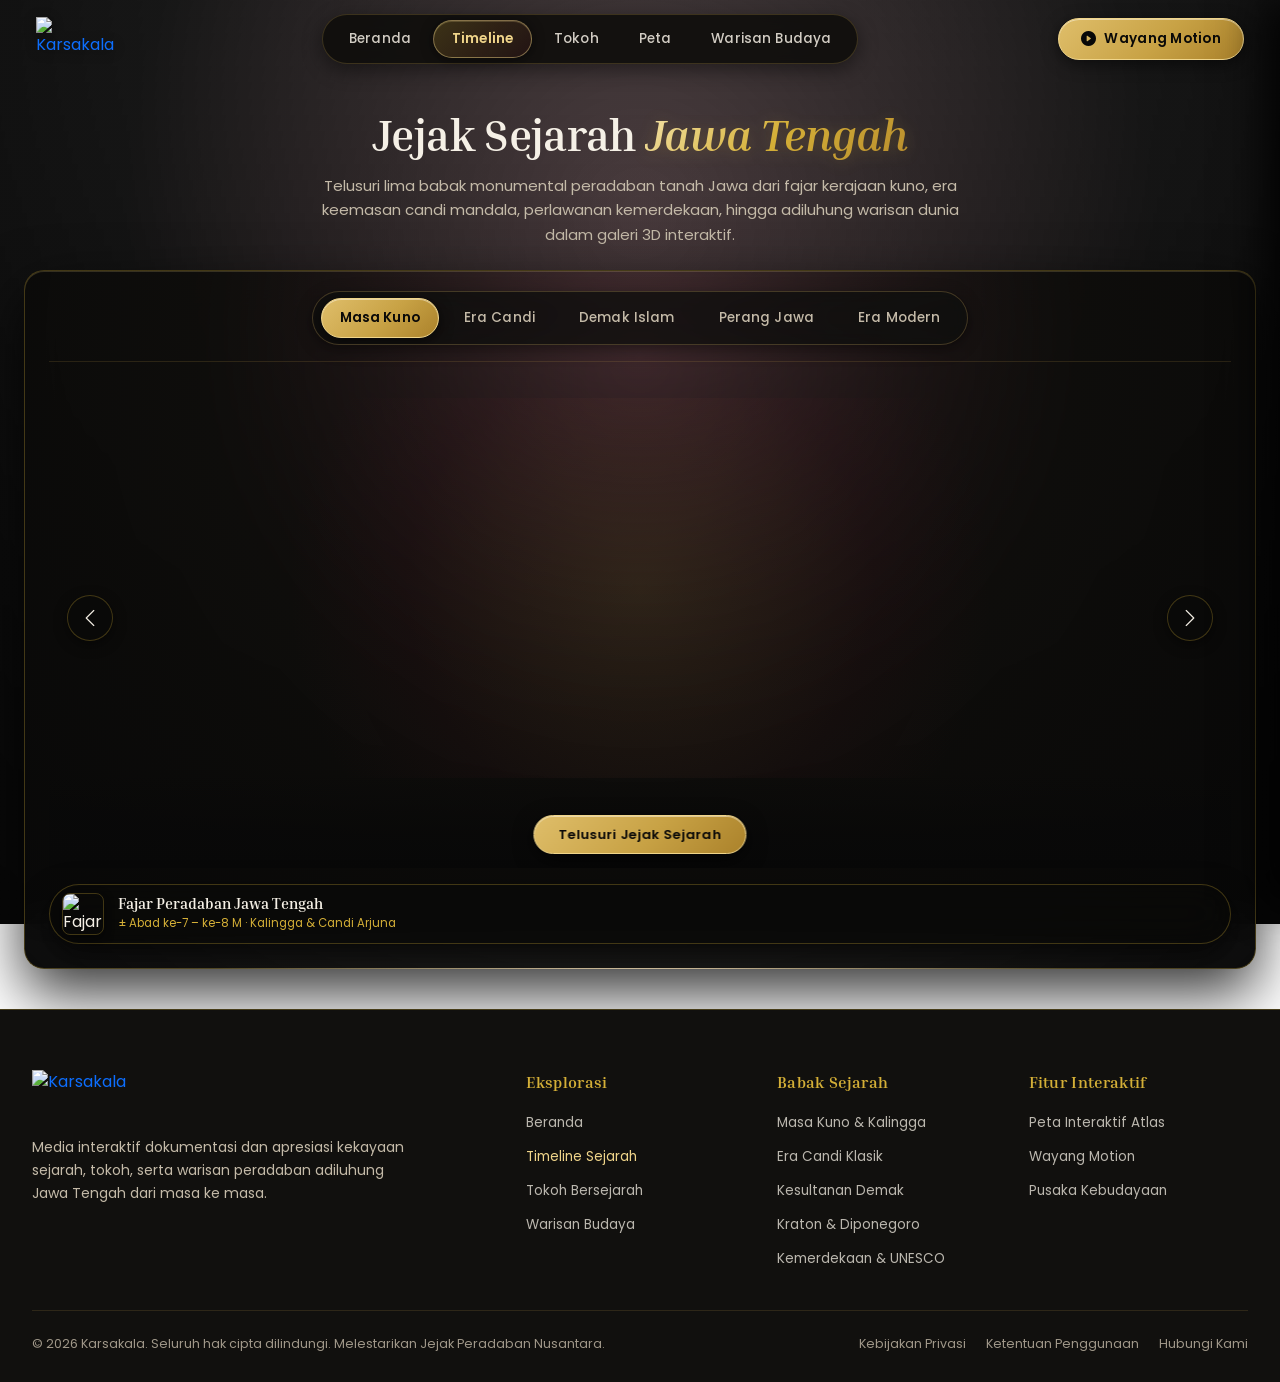
==== commit af408e22: "performance-optimization" ====
--- a/pages/timeline.html
+++ b/pages/timeline.html
@@ -139,7 +139,6 @@
           <!-- Tombol Aksi Utama di Tengah Panggung -->
           <div class="stage-center-action-wrapper">
             <button type="button" class="btn-stage-access" id="btn-open-era-detail" aria-label="Buka riwayat lengkap era ini">
-              <i class="bi bi-journal-richtext" aria-hidden="true"></i>
               <span id="center-action-label">Telusuri Jejak Sejarah</span>
             </button>
           </div>
--- a/css/style.css
+++ b/css/style.css
@@ -222,10 +222,10 @@
 
 @keyframes subtleSlowZoom {
   0% {
-    transform: scale(1.0);
+    transform: scale(1.0) translate3d(0, 0, 0);
   }
   100% {
-    transform: scale(1.045);
+    transform: scale(1.045) translate3d(0, 0, 0);
   }
 }
 
@@ -535,6 +535,7 @@
   pointer-events: none;
   z-index: 2;
   user-select: none;
+  contain: paint layout;
   transform: translateZ(0);
   transition: opacity 0.4s ease, transform 0.4s ease;
 }
@@ -634,7 +635,7 @@
   font-weight: 600;
   letter-spacing: 0.025em;
   padding: 13px 34px;
-  border-radius: 8px;
+  border-radius: var(--kp-radius-pill, 9999px);
   text-decoration: none;
   border: 1px solid #f0d58a;
   box-shadow: 0 4px 16px rgba(0, 0, 0, 0.45), inset 0 1px 0 rgba(255, 255, 255, 0.45);
@@ -644,23 +645,11 @@
               color var(--kp-transition-fast);
 }
 
-.btn-explore .arrow {
-  font-family: var(--kp-font-sans);
-  font-size: 16px;
-  line-height: 1;
-  color: #0a0908;
-  transition: transform var(--kp-transition-fast);
-}
-
 .btn-explore:hover {
   background: var(--gold-gradient-hover, linear-gradient(135deg, #fae29c 0%, #dfbe6a 55%, #bd9233 100%));
   color: #080808;
   transform: translateY(-2px);
   box-shadow: 0 8px 24px rgba(212, 175, 55, 0.35), inset 0 1px 0 rgba(255, 255, 255, 0.6);
-}
-
-.btn-explore:hover .arrow {
-  transform: translateX(4px);
 }
 
 .btn-explore:active {
--- a/css/timeline.css
+++ b/css/timeline.css
@@ -250,9 +250,11 @@
   height: 390px;
   transform-style: preserve-3d;
   cursor: pointer;
+  backface-visibility: hidden;
+  -webkit-backface-visibility: hidden;
+  contain: layout style;
   transition: 
     transform 0.58s cubic-bezier(0.16, 1, 0.3, 1),
-    filter 0.44s ease,
     opacity 0.44s ease;
   will-change: transform, opacity;
   -webkit-box-reflect: below 2px linear-gradient(to bottom, transparent 65%, rgba(0, 0, 0, 0.35) 100%);
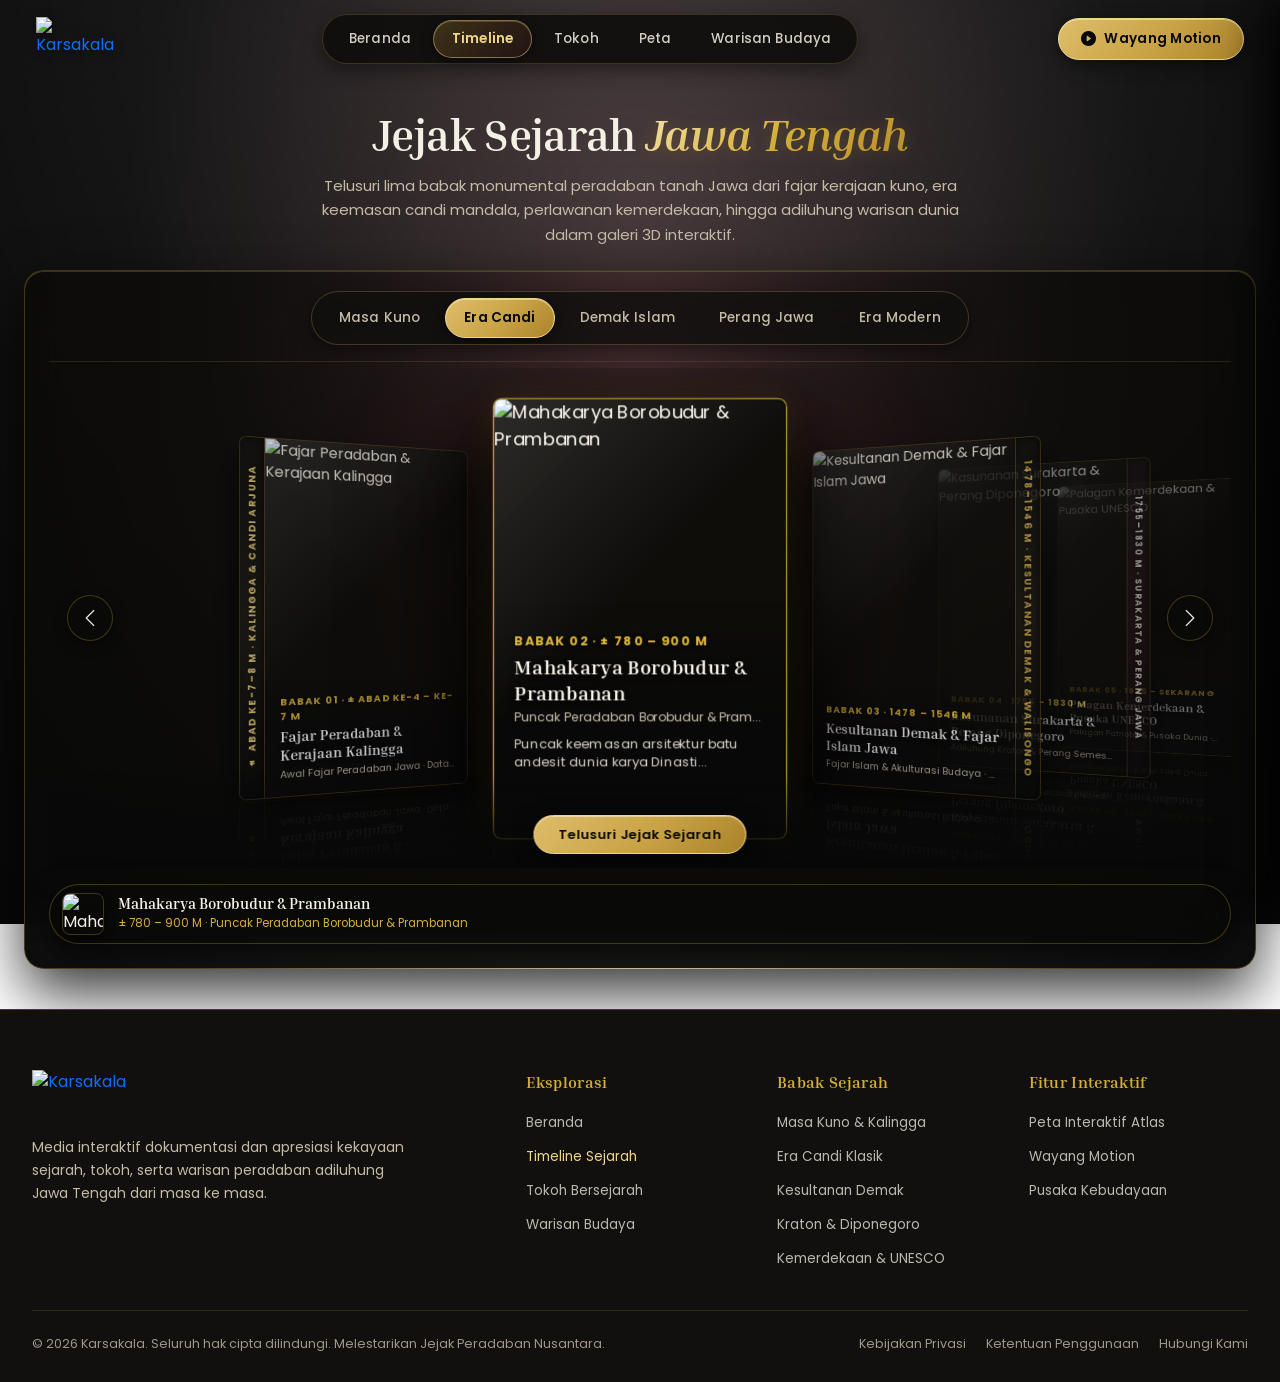
==== commit bab92557: "finishing" ====
--- a/pages/timeline.html
+++ b/pages/timeline.html
@@ -282,7 +282,7 @@
   <script src="../js/supabase-client.js" defer></script>
 
   <!-- Skrip Pengontrol Interaksi Timeline & Navigasi Utama -->
+  <script src="../js/main.js" defer></script>
   <script src="../js/timeline.js" defer></script>
-  <script src="../js/main.js" defer></script>
 </body>
 </html>
--- a/css/timeline.css
+++ b/css/timeline.css
@@ -167,8 +167,15 @@
   margin: 6px 0 16px;
 }
 
-.coverflow-stage-viewport:active {
+.coverflow-stage-viewport:active,
+.coverflow-stage-viewport.is-dragging {
   cursor: grabbing;
+}
+
+.coverflow-stage-viewport.is-dragging .timeline-slab,
+.coverflow-stage-viewport.is-dragging * {
+  cursor: grabbing !important;
+  user-select: none !important;
 }
 
 .coverflow-stage-viewport:focus-visible {
@@ -238,6 +245,7 @@
   align-items: center;
   justify-content: center;
   z-index: 2;
+  pointer-events: none;
   transition: transform 0.55s cubic-bezier(0.18, 0.9, 0.28, 1);
 }
 
@@ -250,6 +258,7 @@
   height: 390px;
   transform-style: preserve-3d;
   cursor: pointer;
+  pointer-events: auto;
   backface-visibility: hidden;
   -webkit-backface-visibility: hidden;
   contain: layout style;
@@ -346,6 +355,8 @@
   object-fit: cover;
   object-position: center;
   display: block;
+  -webkit-user-drag: none;
+  user-drag: none;
   transition: transform 0.6s cubic-bezier(0.16, 1, 0.3, 1), filter 0.4s ease;
 }
 
